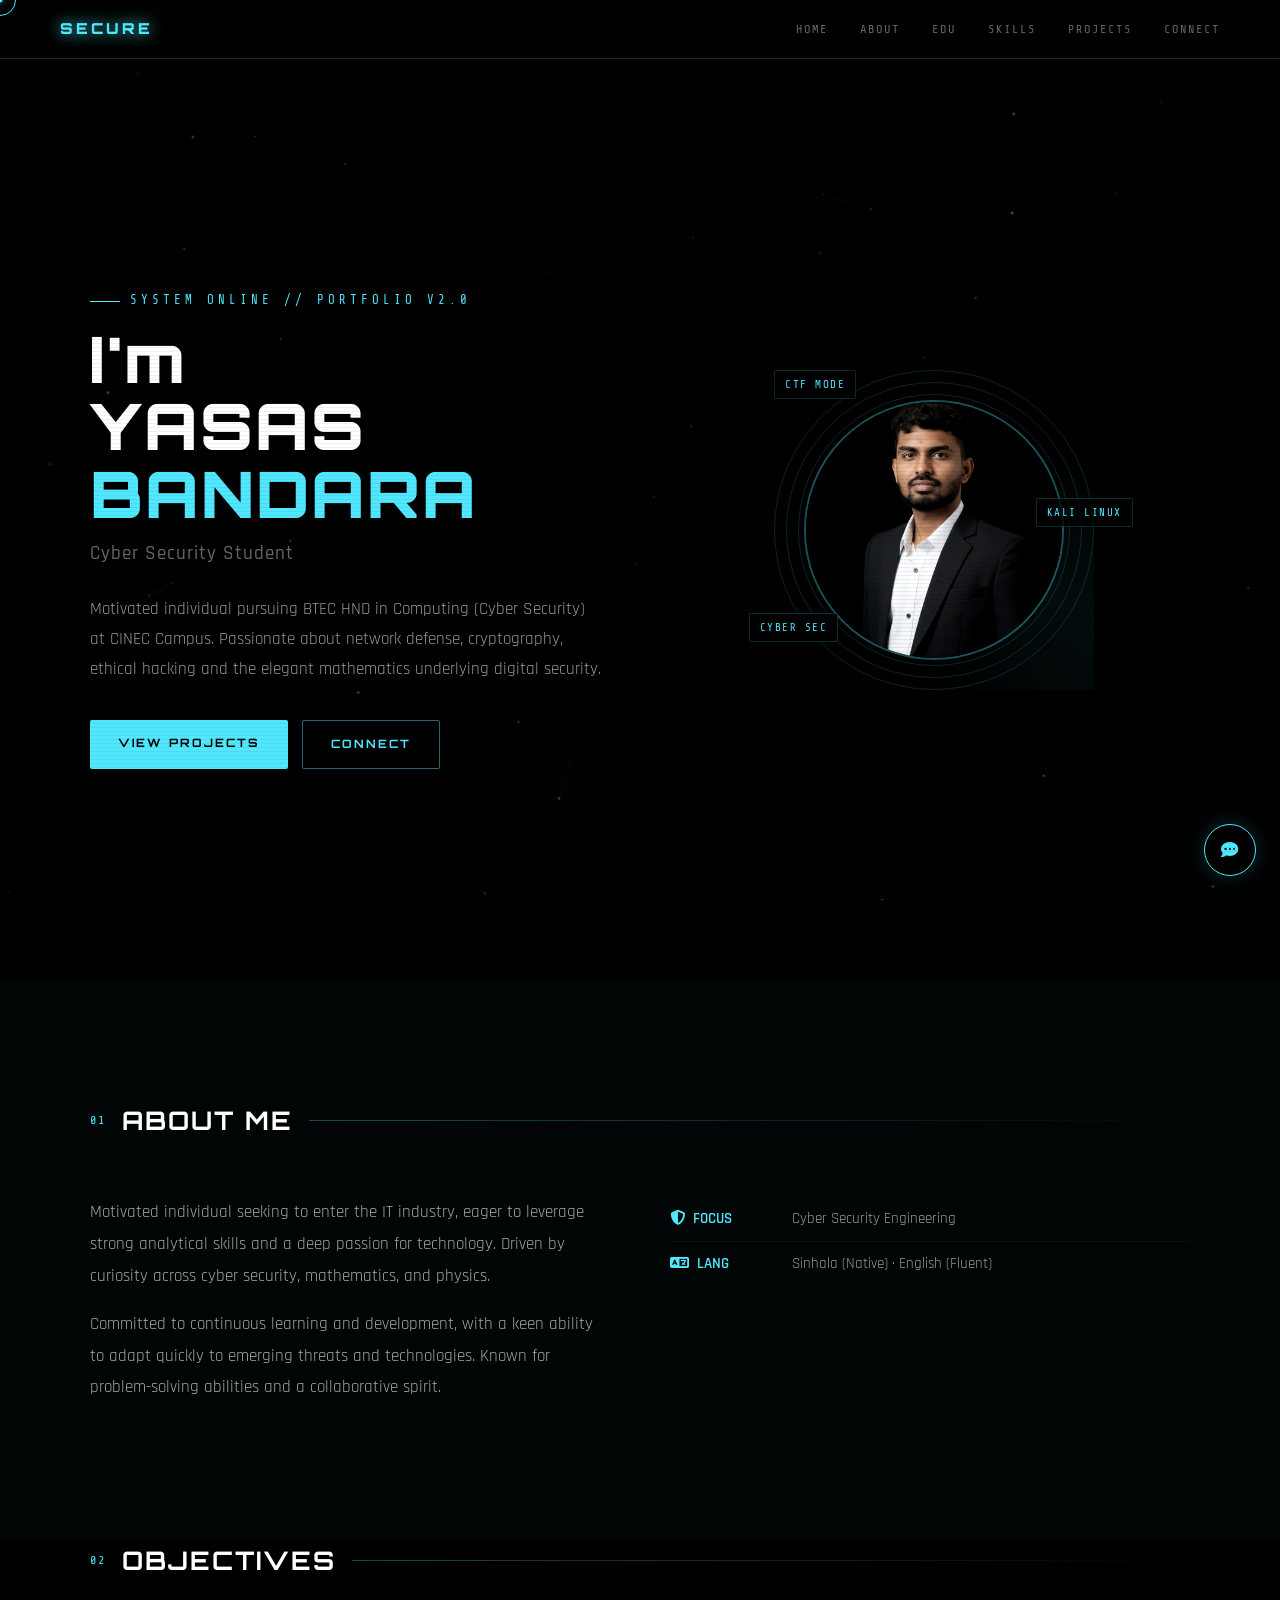
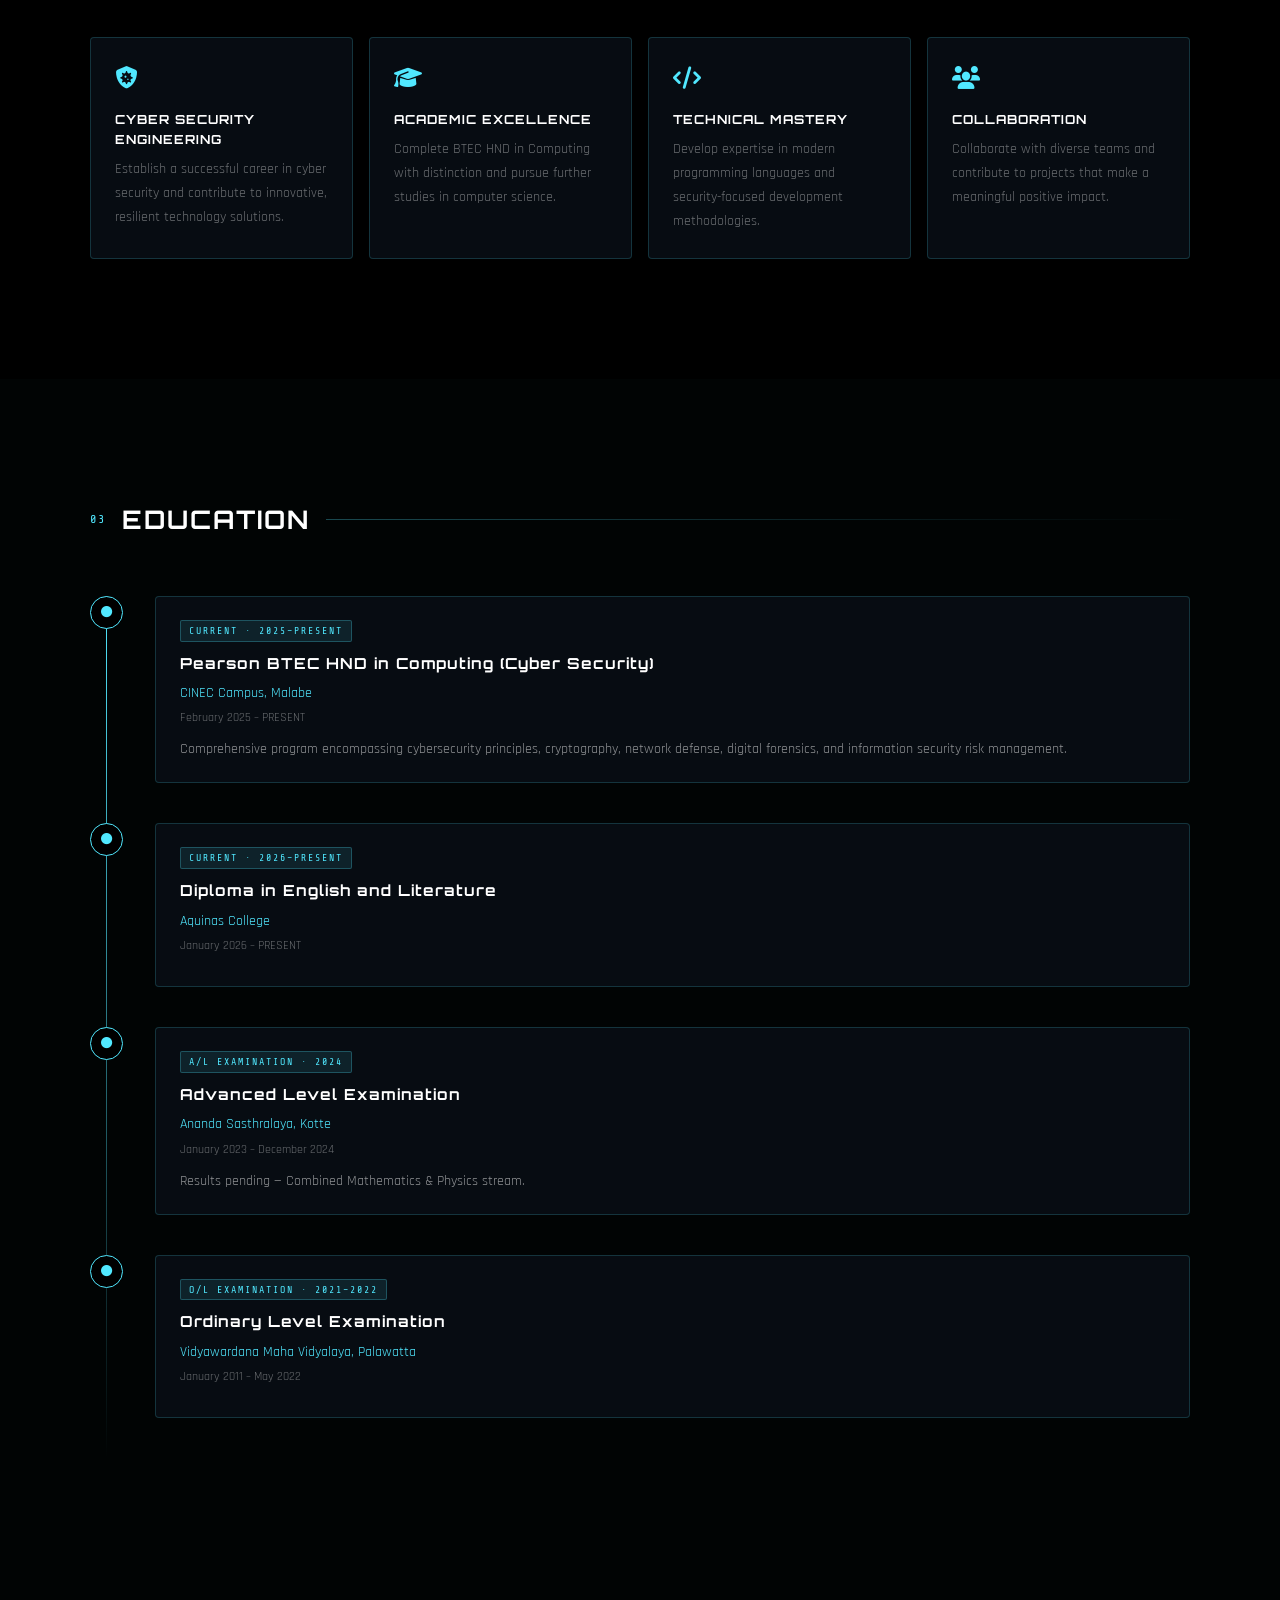
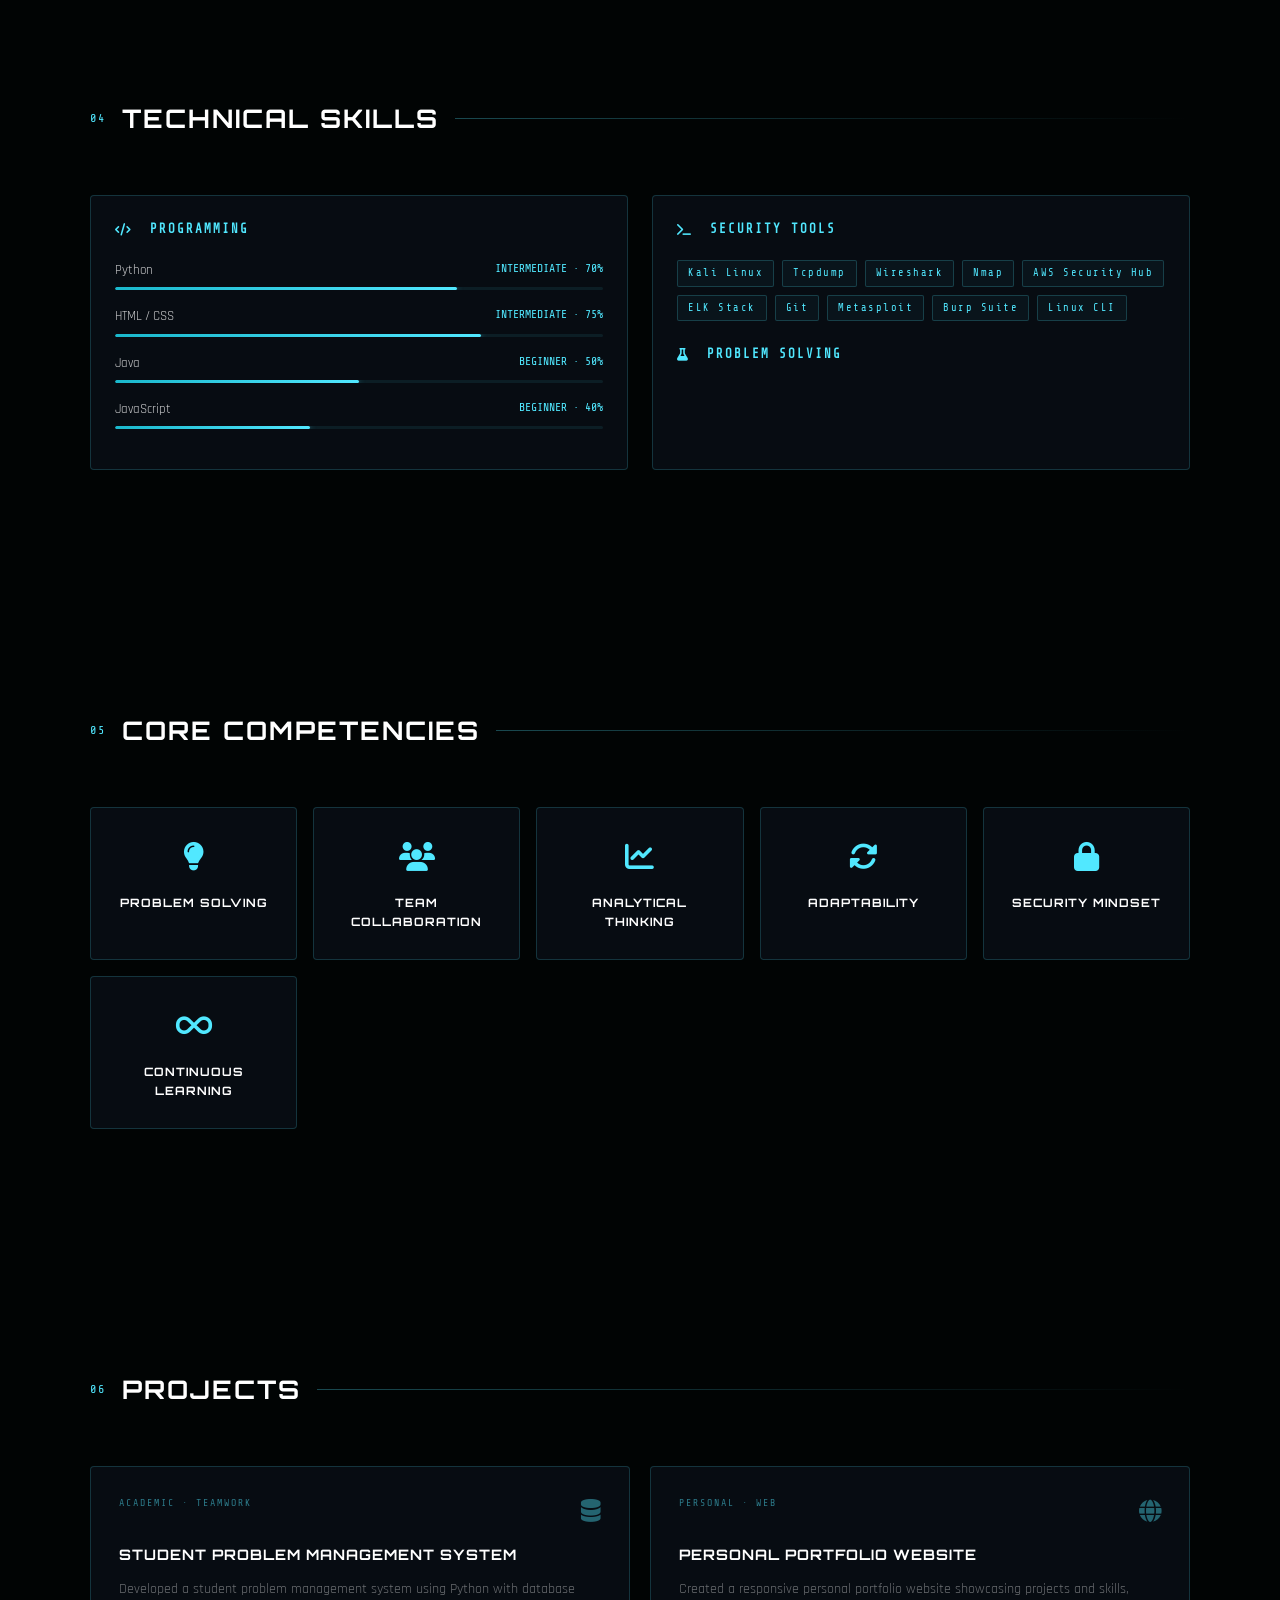
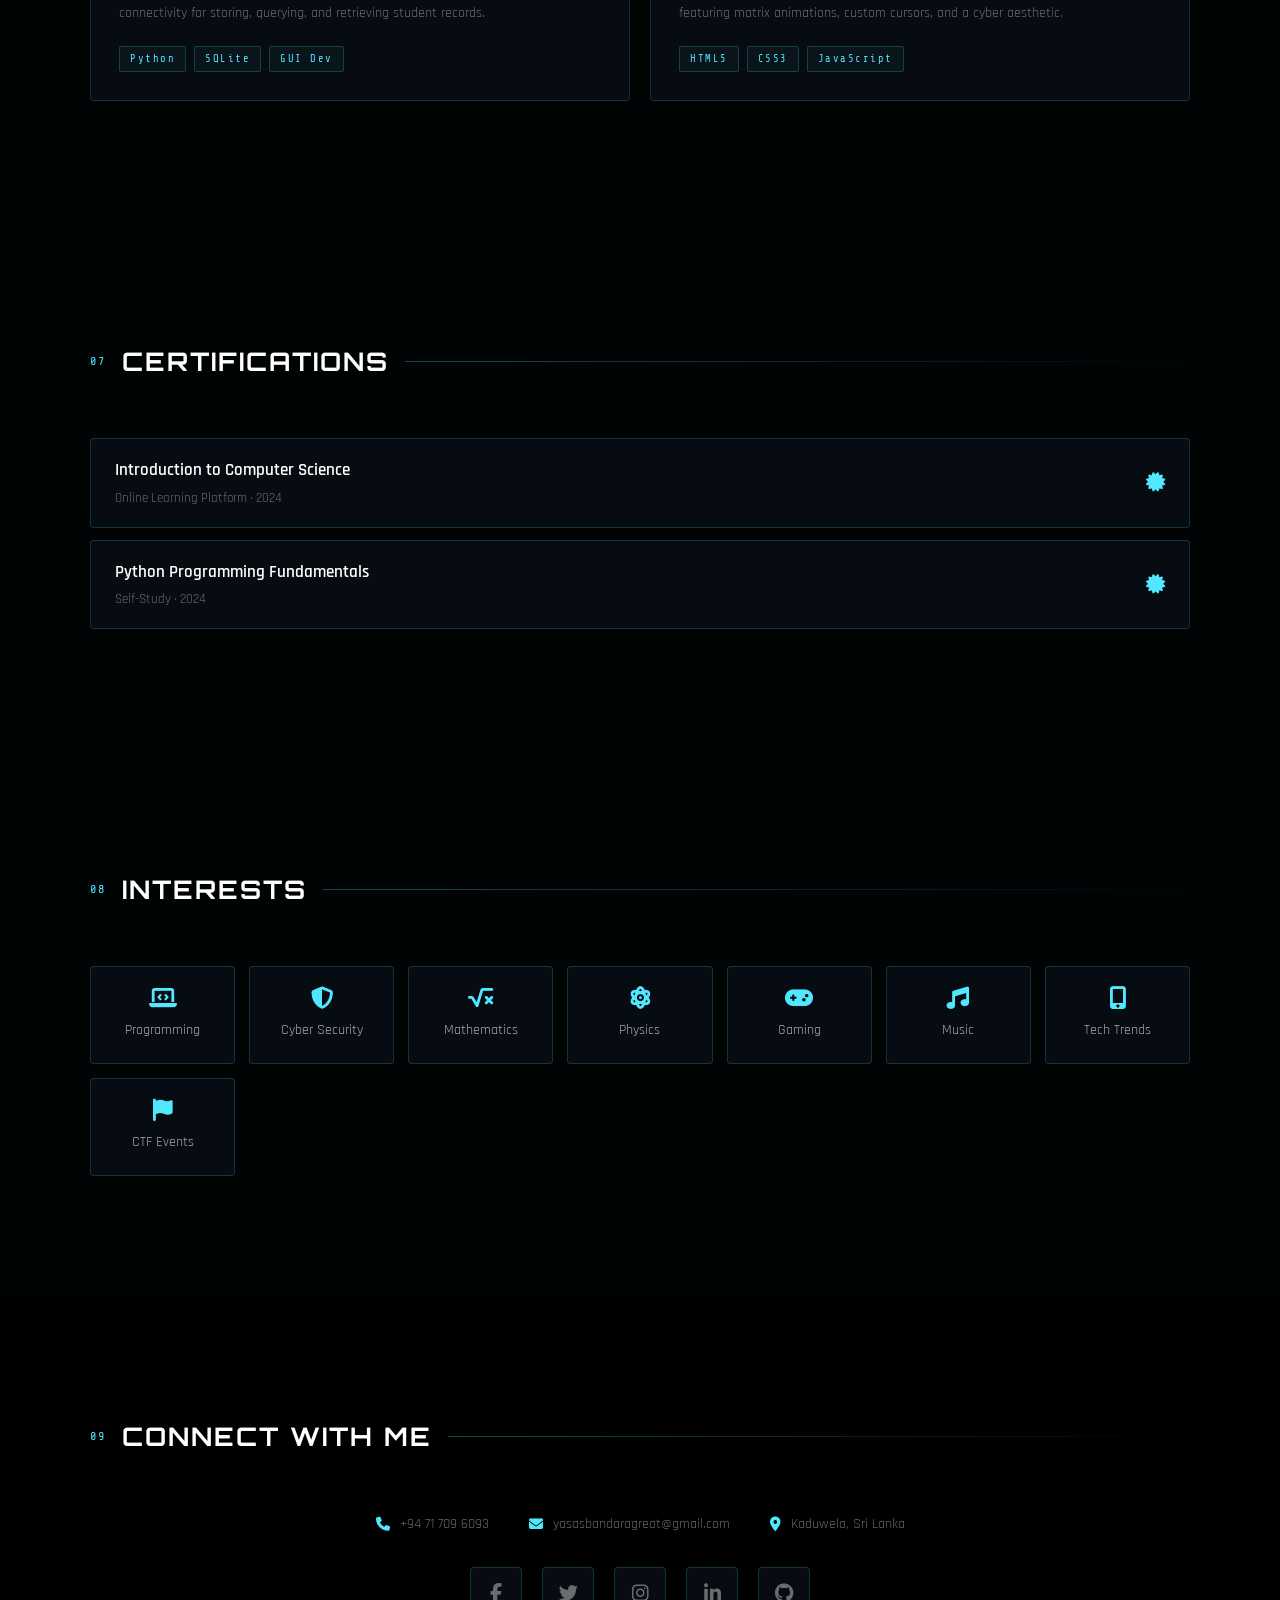
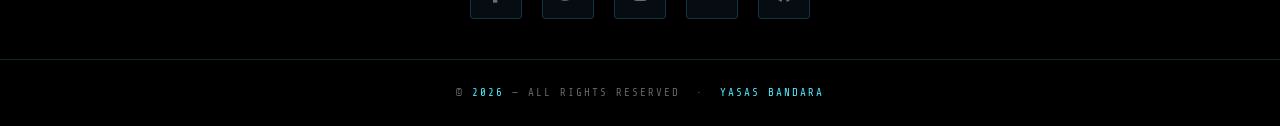
==== Profile.html @ 96eb7dd7 "Add files via upload" ====
<!DOCTYPE html>
<html lang="en">
<head>
  <meta charset="UTF-8">
  <meta name="viewport" content="width=device-width, initial-scale=1.0">
  <title>Yasas Bandara — Portfolio</title>
  <link href="https://fonts.googleapis.com/css2?family=Share+Tech+Mono&family=Orbitron:wght@400;700;900&family=Rajdhani:wght@300;400;500;600;700&display=swap" rel="stylesheet">
  <link rel="stylesheet" href="https://cdn.jsdelivr.net/npm/@fortawesome/fontawesome-free@6.4.0/css/all.min.css">
  <link rel="stylesheet" href="style_profile.css">
</head>
<body>

<!-- Cursors -->
<div id="cur-o"></div>
<div id="cur-i"></div>

<!-- BG canvas -->
<canvas id="bgCanvas"></canvas>

<!-- NAV -->
<nav>
  <div class="nav-logo">SECURE</div>
  <div class="ham" id="ham" onclick="toggleMenu()">
    <span></span><span></span><span></span>
  </div>
  <ul class="nav-links" id="navLinks">
    <li><a href="#hero">HOME</a></li>
    <li><a href="#about">ABOUT</a></li>
    <li><a href="#education">EDU</a></li>
    <li><a href="#skills">SKILLS</a></li>
    <li><a href="#projects">PROJECTS</a></li>
    <li><a href="#connect">CONNECT</a></li>
  </ul>
</nav>

<main>

<!-- ── HERO ── -->
<section id="hero">
  <div class="hero-inner">
    <div class="hero-text">
      <div class="hero-tag">SYSTEM ONLINE // PORTFOLIO V2.0</div>
      <h1 class="hero-name">I'm<br>YASAS<br><span>BANDARA</span></h1>
      <div class="hero-title">Cyber Security Student</div>
      <p class="hero-desc">
        Motivated individual pursuing BTEC HND in Computing (Cyber Security) at CINEC Campus.
        Passionate about network defense, cryptography, ethical hacking and the elegant mathematics underlying digital security.
      </p>
      <div class="hero-btns">
        <a href="#projects" class="btn-primary">VIEW PROJECTS</a>
        <a href="#connect" class="btn-outline">CONNECT</a>
      </div>
    </div>
    <div class="hero-visual">
      <div class="hex-wrap">
        <div class="hex-bg"></div>
        <div class="hex-ring"></div>
        <div class="hex-ring"></div>
        <div class="hex-ring"></div>
        <div class="avatar-hex">
          <img src="Gemini_Generated_Image_unk3enunk3enunk3.png" alt="Yasas Bandara">
          <div class="avatar-scan-line"></div>
        </div>
        <div class="float-tag">CYBER SEC</div>
        <div class="float-tag">KALI LINUX</div>
        <div class="float-tag">CTF MODE</div>
      </div>
    </div>
  </div>
</section>

<!-- ── ABOUT ── -->
<section id="about">
  <div class="section-inner">
    <div class="sec-head reveal">
      <span class="sec-num">01</span>
      <h2 class="sec-title">ABOUT ME</h2>
      <div class="sec-line"></div>
    </div>
    <div class="about-grid reveal">
      <div class="about-text">
        <p>Motivated individual seeking to enter the IT industry, eager to leverage strong analytical skills and a deep passion for technology. Driven by curiosity across cyber security, mathematics, and physics.</p>
        <p>Committed to continuous learning and development, with a keen ability to adapt quickly to emerging threats and technologies. Known for problem-solving abilities and a collaborative spirit.</p>
      </div>
      <div>
        <ul class="info-list">
          <li><span class="info-key"><i class="fas fa-shield-alt"></i> &nbsp;FOCUS</span><span class="info-val">Cyber Security Engineering</span></li>
          <li><span class="info-key"><i class="fas fa-language"></i> &nbsp;LANG</span><span class="info-val">Sinhala (Native) · English (Fluent)</span></li>
        </ul>
      </div>
    </div>
  </div>
</section>

<!-- ── OBJECTIVES ── -->
<section id="objectives" style="padding-top:0">
  <div class="section-inner">
    <div class="sec-head reveal">
      <span class="sec-num">02</span>
      <h2 class="sec-title">OBJECTIVES</h2>
      <div class="sec-line"></div>
    </div>
    <div class="obj-grid reveal">
      <div class="obj-card">
        <div class="obj-icon"><i class="fas fa-shield-virus"></i></div>
        <h3>CYBER SECURITY ENGINEERING</h3>
        <p>Establish a successful career in cyber security and contribute to innovative, resilient technology solutions.</p>
      </div>
      <div class="obj-card">
        <div class="obj-icon"><i class="fas fa-graduation-cap"></i></div>
        <h3>ACADEMIC EXCELLENCE</h3>
        <p>Complete BTEC HND in Computing with distinction and pursue further studies in computer science.</p>
      </div>
      <div class="obj-card">
        <div class="obj-icon"><i class="fas fa-code"></i></div>
        <h3>TECHNICAL MASTERY</h3>
        <p>Develop expertise in modern programming languages and security-focused development methodologies.</p>
      </div>
      <div class="obj-card">
        <div class="obj-icon"><i class="fas fa-users"></i></div>
        <h3>COLLABORATION</h3>
        <p>Collaborate with diverse teams and contribute to projects that make a meaningful positive impact.</p>
      </div>
    </div>
  </div>
</section>

<!-- ── EDUCATION ── -->
<section id="education">
  <div class="section-inner">
    <div class="sec-head reveal">
      <span class="sec-num">03</span>
      <h2 class="sec-title">EDUCATION</h2>
      <div class="sec-line"></div>
    </div>
    <div class="edu-timeline">

      <div class="edu-item reveal">
        <div class="edu-dot"><i class="fas fa-circle"></i></div>
        <div class="edu-card">
          <div class="edu-badge">CURRENT · 2025–PRESENT</div>
          <h3>Pearson BTEC HND in Computing (Cyber Security)</h3>
          <div class="edu-inst">CINEC Campus, Malabe</div>
          <div class="edu-date">February 2025 – PRESENT</div>
          <div class="edu-desc">Comprehensive program encompassing cybersecurity principles, cryptography, network defense, digital forensics, and information security risk management.</div>
        </div>
      </div>

      <div class="edu-item reveal">
        <div class="edu-dot"><i class="fas fa-circle"></i></div>
        <div class="edu-card">
          <div class="edu-badge">CURRENT · 2026–PRESENT</div>
          <h3>Diploma in English and Literature</h3>
          <div class="edu-inst">Aquinas College</div>
          <div class="edu-date">January 2026 – PRESENT</div>
        </div>
      </div>

      <div class="edu-item reveal">
        <div class="edu-dot"><i class="fas fa-circle"></i></div>
        <div class="edu-card">
          <div class="edu-badge">A/L EXAMINATION · 2024</div>
          <h3>Advanced Level Examination</h3>
          <div class="edu-inst">Ananda Sasthralaya, Kotte</div>
          <div class="edu-date">January 2023 – December 2024</div>
          <div class="edu-desc">Results pending — Combined Mathematics & Physics stream.</div>
        </div>
      </div>

      <div class="edu-item reveal">
        <div class="edu-dot"><i class="fas fa-circle"></i></div>
        <div class="edu-card">
          <div class="edu-badge">O/L EXAMINATION · 2021–2022</div>
          <h3>Ordinary Level Examination</h3>
          <div class="edu-inst">Vidyawardana Maha Vidyalaya, Palawatta</div>
          <div class="edu-date">January 2011 – May 2022</div>
        </div>
      </div>

    </div>
  </div>
</section>

<!-- ── SKILLS ── -->
<section id="skills" style="background:rgba(81,232,255,0.015)">
  <div class="section-inner">
    <div class="sec-head reveal">
      <span class="sec-num">04</span>
      <h2 class="sec-title">TECHNICAL SKILLS</h2>
      <div class="sec-line"></div>
    </div>
    <div class="skills-grid reveal">
      <div class="skill-box">
        <h3><i class="fas fa-code"></i> &nbsp;PROGRAMMING</h3>
        <div class="skill-row">
          <div class="skill-info"><span class="skill-name">Python</span><span class="skill-level">INTERMEDIATE · 70%</span></div>
          <div class="skill-track"><div class="skill-fill" data-w="70"></div></div>
        </div>
        <div class="skill-row">
          <div class="skill-info"><span class="skill-name">HTML / CSS</span><span class="skill-level">INTERMEDIATE · 75%</span></div>
          <div class="skill-track"><div class="skill-fill" data-w="75"></div></div>
        </div>
        <div class="skill-row">
          <div class="skill-info"><span class="skill-name">Java</span><span class="skill-level">BEGINNER · 50%</span></div>
          <div class="skill-track"><div class="skill-fill" data-w="50"></div></div>
        </div>
        <div class="skill-row">
          <div class="skill-info"><span class="skill-name">JavaScript</span><span class="skill-level">BEGINNER · 40%</span></div>
          <div class="skill-track"><div class="skill-fill" data-w="40"></div></div>
        </div>
      </div>
      <div class="skill-box">
        <h3><i class="fas fa-terminal"></i> &nbsp;SECURITY TOOLS</h3>
        <div class="tool-pills">
          <span class="pill">Kali Linux</span>
          <span class="pill">Tcpdump</span>
          <span class="pill">Wireshark</span>
          <span class="pill">Nmap</span>
          <span class="pill">AWS Security Hub</span>
          <span class="pill">ELK Stack</span>
          <span class="pill">Git</span>
          <span class="pill">Metasploit</span>
          <span class="pill">Burp Suite</span>
          <span class="pill">Linux CLI</span>
        </div>
        <h3 style="margin-top:24px"><i class="fas fa-flask"></i> &nbsp;PROBLEM SOLVING</h3>
      </div>
    </div>
  </div>
</section>

<!-- ── COMPETENCIES ── -->
<section id="competencies">
  <div class="section-inner">
    <div class="sec-head reveal">
      <span class="sec-num">05</span>
      <h2 class="sec-title">CORE COMPETENCIES</h2>
      <div class="sec-line"></div>
    </div>
    <div class="comp-grid reveal">
      <div class="comp-card">
        <div class="comp-icon"><i class="fas fa-lightbulb"></i></div>
        <h3>PROBLEM SOLVING</h3>
      </div>
      <div class="comp-card">
        <div class="comp-icon"><i class="fas fa-users"></i></div>
        <h3>TEAM COLLABORATION</h3>
      </div>
      <div class="comp-card">
        <div class="comp-icon"><i class="fas fa-chart-line"></i></div>
        <h3>ANALYTICAL THINKING</h3>
      </div>
      <div class="comp-card">
        <div class="comp-icon"><i class="fas fa-sync-alt"></i></div>
        <h3>ADAPTABILITY</h3>
      </div>
      <div class="comp-card">
        <div class="comp-icon"><i class="fas fa-lock"></i></div>
        <h3>SECURITY MINDSET</h3>
      </div>
      <div class="comp-card">
        <div class="comp-icon"><i class="fas fa-infinity"></i></div>
        <h3>CONTINUOUS LEARNING</h3>
      </div>
    </div>
  </div>
</section>

<!-- ── PROJECTS ── -->
<section id="projects" style="background:rgba(81,232,255,0.015)">
  <div class="section-inner">
    <div class="sec-head reveal">
      <span class="sec-num">06</span>
      <h2 class="sec-title">PROJECTS</h2>
      <div class="sec-line"></div>
    </div>
    <div class="proj-grid reveal">
      <div class="proj-card">
        <div class="proj-top">
          <span class="proj-type">ACADEMIC · TEAMWORK</span>
          <span class="proj-icon"><i class="fas fa-database"></i></span>
        </div>
        <h3>STUDENT PROBLEM MANAGEMENT SYSTEM</h3>
        <p class="proj-desc">Developed a student problem management system using Python with database connectivity for storing, querying, and retrieving student records.</p>
        <div class="tool-pills">
          <span class="pill">Python</span>
          <span class="pill">SQLite</span>
          <span class="pill">GUI Dev</span>
        </div>
      </div>
      <div class="proj-card">
        <div class="proj-top">
          <span class="proj-type">PERSONAL · WEB</span>
          <span class="proj-icon"><i class="fas fa-globe"></i></span>
        </div>
        <h3>PERSONAL PORTFOLIO WEBSITE</h3>
        <p class="proj-desc">Created a responsive personal portfolio website showcasing projects and skills, featuring matrix animations, custom cursors, and a cyber aesthetic.</p>
        <div class="tool-pills">
          <span class="pill">HTML5</span>
          <span class="pill">CSS3</span>
          <span class="pill">JavaScript</span>
        </div>
      </div>
    </div>
  </div>
</section>

<!-- ── CERTIFICATIONS ── -->
<section id="certifications">
  <div class="section-inner">
    <div class="sec-head reveal">
      <span class="sec-num">07</span>
      <h2 class="sec-title">CERTIFICATIONS</h2>
      <div class="sec-line"></div>
    </div>
    <div class="cert-list reveal">
      <div class="cert-item">
        <div class="cert-info">
          <h3>Introduction to Computer Science</h3>
          <p>Online Learning Platform · 2024</p>
        </div>
        <i class="fas fa-certificate cert-icon"></i>
      </div>
      <div class="cert-item">
        <div class="cert-info">
          <h3>Python Programming Fundamentals</h3>
          <p>Self-Study · 2024</p>
        </div>
        <i class="fas fa-certificate cert-icon"></i>
      </div>
    </div>
  </div>
</section>

<!-- ── INTERESTS ── -->
<section id="interests">
  <div class="section-inner">
    <div class="sec-head reveal">
      <span class="sec-num">08</span>
      <h2 class="sec-title">INTERESTS</h2>
      <div class="sec-line"></div>
    </div>
    <div class="int-grid reveal">
      <div class="int-card"><i class="fas fa-laptop-code"></i><span>Programming</span></div>
      <div class="int-card"><i class="fas fa-shield-alt"></i><span>Cyber Security</span></div>
      <div class="int-card"><i class="fas fa-square-root-alt"></i><span>Mathematics</span></div>
      <div class="int-card"><i class="fas fa-atom"></i><span>Physics</span></div>
      <div class="int-card"><i class="fas fa-gamepad"></i><span>Gaming</span></div>
      <div class="int-card"><i class="fas fa-music"></i><span>Music</span></div>
      <div class="int-card"><i class="fas fa-mobile-alt"></i><span>Tech Trends</span></div>
      <div class="int-card"><i class="fas fa-flag"></i><span>CTF Events</span></div>
    </div>
  </div>
</section>

<!-- ── CONNECT ── -->
<section id="connect">
  <div class="section-inner">
    <div class="sec-head reveal" style="justify-content:center">
      <span class="sec-num">09</span>
      <h2 class="sec-title">CONNECT WITH ME</h2>
      <div class="sec-line"></div>
    </div>
    <div class="contact-info reveal">
      <div class="contact-item"><i class="fas fa-phone"></i> +94 71 709 6093</div>
      <div class="contact-item"><i class="fas fa-envelope"></i> yasasbandaragreat@gmail.com</div>
      <div class="contact-item"><i class="fas fa-map-marker-alt"></i> Kaduwela, Sri Lanka</div>
    </div>
    <div class="social-row reveal">
      <a href="https://facebook.com/ft.Y.xhQn" class="social-link" target="_blank"><i class="fab fa-facebook-f"></i></a>
      <a href="https://twitter.com/Yasas_05" class="social-link" target="_blank"><i class="fab fa-twitter"></i></a>
      <a href="https://instagram.com/_yasas._/" class="social-link" target="_blank"><i class="fab fa-instagram"></i></a>
      <a href="https://linkedin.com/in/yohan-yasas-a61885256" class="social-link" target="_blank"><i class="fab fa-linkedin-in"></i></a>
      <a href="https://github.com/yasasbandara-creator" class="social-link" target="_blank"><i class="fab fa-github"></i></a>
    </div>
  </div>
</section>

</main>

<!-- ── FOOTER ── -->
<footer>
  <p>© <span id="yr"></span> — ALL RIGHTS RESERVED &nbsp;·&nbsp; <span>YASAS BANDARA</span></p>
</footer>

<!-- Floating Contact -->
<button id="contactBtn" title="Contact Me"><i class="fas fa-comment-dots"></i></button>
<div id="contactPopup">
  <h3>// CONTACT ME</h3>
  <form id="contactForm" action="https://formspree.io/f/maqnvrjv" method="POST">
    <input type="text" name="website" style="display:none" tabindex="-1" autocomplete="off">
    <input type="text" name="name" placeholder="Your Name" required>
    <input type="email" name="email" placeholder="Your Email" required>
    <textarea name="message" placeholder="Your Message" required></textarea>
    <div class="popup-row">
      <button type="submit" class="send">SEND</button>
      <button type="button" class="close-btn" onclick="toggleContact()">CLOSE</button>
    </div>
  </form>
</div>

<div id="backTop" onclick="window.scrollTo({top:0,behavior:'smooth'})"><i class="fas fa-chevron-up"></i></div>

<script src="script_profile.js"></script>
</body>
</html>
---- style_profile.css ----
:root {
      --cyan: #51e8ff;
      --cyan2: #1ab8cc;
      --white: #ffffff;
      --black: #000000;
      --dark: #05080b;
      --card: rgba(8,14,20,0.92);
      --border: rgba(81,232,255,0.18);
      --border-bright: rgba(81,232,255,0.45);
      --text: rgba(255,255,255,0.85);
      --muted: rgba(255,255,255,0.4);
      --cyan-glow: rgba(81,232,255,0.4);
    }

    *, *::before, *::after { margin:0; padding:0; box-sizing:border-box; }

    html { scroll-behavior: smooth; }

    body {
      background: var(--black);
      color: var(--text);
      font-family: 'Rajdhani', sans-serif;
      font-weight: 400;
      line-height: 1.6;
      cursor: none;
      overflow-x: hidden;
    }

    /* ── CURSOR ── */
    #cur-o, #cur-i {
      position: fixed; border-radius: 50%;
      pointer-events: none; z-index: 99999;
      transform: translate(-50%,-50%);
    }
    #cur-o {
      width: 32px; height: 32px;
      border: 1.5px solid var(--cyan);
      transition: width .2s, height .2s, transform .1s;
      mix-blend-mode: screen;
    }
    #cur-i {
      width: 5px; height: 5px;
      background: var(--cyan);
      box-shadow: 0 0 8px var(--cyan);
      transition: transform .04s;
    }

    /* ── SCANLINES ── */
    body::after {
      content: '';
      position: fixed; inset: 0; z-index: 9000; pointer-events: none;
      background: repeating-linear-gradient(
        to bottom, transparent 0, transparent 3px,
        rgba(0,0,0,0.06) 3px, rgba(0,0,0,0.06) 4px
      );
    }

    /* ── BG particle canvas ── */
    #bgCanvas {
      position: fixed; inset: 0; z-index: 0; pointer-events: none;
    }

    /* ── NAV ── */
    nav {
      position: fixed; top: 0; left: 0; right: 0; z-index: 500;
      display: flex; justify-content: space-between; align-items: center;
      padding: 16px clamp(20px, 5vw, 60px);
      background: rgba(0,0,0,0.7);
      backdrop-filter: blur(20px);
      border-bottom: 1px solid var(--border);
    }
    .nav-logo {
      font-family: 'Orbitron', monospace;
      font-size: clamp(.75rem, 2vw, .95rem);
      font-weight: 900; color: var(--cyan);
      letter-spacing: 3px;
      text-shadow: 0 0 15px var(--cyan);
    }
    .nav-links {
      display: flex; gap: clamp(14px, 3vw, 32px); list-style: none;
    }
    .nav-links a {
      font-family: 'Share Tech Mono', monospace;
      font-size: clamp(.6rem, 1.5vw, .75rem);
      color: var(--muted); text-decoration: none;
      letter-spacing: 2px; text-transform: uppercase;
      transition: color .2s;
      padding: 4px 0;
      position: relative;
    }
    .nav-links a::after {
      content: ''; position: absolute; bottom: 0; left: 0; width: 0; height: 1px;
      background: var(--cyan); transition: width .25s;
    }
    .nav-links a:hover { color: var(--cyan); }
    .nav-links a:hover::after { width: 100%; }

    /* Hamburger for mobile */
    .ham { display: none; flex-direction: column; gap: 5px; cursor: none; z-index: 600; }
    .ham span { display: block; width: 24px; height: 2px; background: var(--cyan); transition: .3s; }
    .ham.open span:nth-child(1){ transform: rotate(45deg) translate(5px,5px); }
    .ham.open span:nth-child(2){ opacity:0; }
    .ham.open span:nth-child(3){ transform: rotate(-45deg) translate(5px,-5px); }

    @media(max-width:640px){
      .ham { display: flex; }
      .nav-links {
        position: fixed; top: 0; right: -100%; bottom: 0; width: 220px;
        flex-direction: column; gap: 30px;
        background: rgba(0,0,0,0.96);
        border-left: 1px solid var(--border);
        padding: 80px 30px 30px;
        transition: right .3s ease;
      }
      .nav-links.open { right: 0; }
      .nav-links a { font-size: .85rem; }
    }

    /* ── MAIN CONTENT ── */
    main { position: relative; z-index: 1; padding-top: 80px; }

    /* ── HERO ── */
    #hero {
      min-height: 100vh;
      display: flex; align-items: center;
      padding: clamp(40px,8vw,100px) clamp(20px,6vw,80px);
    }
    .hero-inner {
      max-width: 1100px; width: 100%;
      margin: 0 auto;
      display: grid;
      grid-template-columns: 1fr 1fr;
      gap: clamp(30px, 6vw, 80px);
      align-items: center;
    }
    @media(max-width:700px){
      .hero-inner { grid-template-columns: 1fr; text-align: center; }
      .hero-visual { order: -1; }
    }

    .hero-tag {
      font-family: 'Share Tech Mono', monospace;
      font-size: clamp(.65rem, 1.5vw, .78rem);
      color: var(--cyan); letter-spacing: 4px;
      margin-bottom: 14px;
      display: flex; align-items: center; gap: 10px;
    }
    @media(max-width:700px){ .hero-tag { justify-content: center; } }
    .hero-tag::before {
      content: ''; width: 30px; height: 1px; background: var(--cyan);
    }
    @media(max-width:700px){ .hero-tag::before { display:none; } }

    .hero-name {
      font-family: 'Orbitron', monospace;
      font-size: clamp(2rem, 6vw, 4rem);
      font-weight: 900; color: var(--white);
      line-height: 1.05; letter-spacing: 2px;
      margin-bottom: 12px;
    }
    .hero-name span { color: var(--cyan); }

    .hero-title {
      font-size: clamp(.9rem, 2.5vw, 1.2rem);
      color: var(--muted); letter-spacing: 1px;
      margin-bottom: 24px; font-weight: 500;
    }

    .hero-desc {
      font-size: clamp(.9rem, 2vw, 1.05rem);
      color: rgba(255,255,255,0.6); line-height: 1.8;
      margin-bottom: 36px;
    }

    .hero-btns {
      display: flex; gap: 14px; flex-wrap: wrap;
    }
    @media(max-width:700px){ .hero-btns { justify-content: center; } }

    .btn-primary {
      font-family: 'Orbitron', monospace;
      font-size: clamp(.6rem, 1.5vw, .72rem);
      font-weight: 700; letter-spacing: 2px;
      color: var(--black); background: var(--cyan);
      border: none; border-radius: 2px;
      padding: 14px 28px; cursor: none;
      transition: box-shadow .3s, transform .2s;
      text-transform: uppercase; text-decoration: none;
    }
    .btn-primary:hover {
      box-shadow: 0 0 25px var(--cyan-glow), 0 0 50px rgba(81,232,255,0.15);
      transform: translateY(-2px);
    }

    .btn-outline {
      font-family: 'Orbitron', monospace;
      font-size: clamp(.6rem, 1.5vw, .72rem);
      font-weight: 700; letter-spacing: 2px;
      color: var(--cyan); background: transparent;
      border: 1px solid var(--border-bright); border-radius: 2px;
      padding: 14px 28px; cursor: none;
      transition: background .25s, box-shadow .3s, transform .2s;
      text-transform: uppercase; text-decoration: none;
    }
    .btn-outline:hover {
      background: rgba(81,232,255,0.07);
      box-shadow: 0 0 20px rgba(81,232,255,0.1);
      transform: translateY(-2px);
    }

    /* Hero visual */
    .hero-visual { display: flex; justify-content: center; align-items: center; }
    .hex-wrap {
      position: relative; width: clamp(200px, 35vw, 320px);
      height: clamp(200px, 35vw, 320px);
    }
    .hex-bg {
      position: absolute; inset: 0;
      background: conic-gradient(from 0deg, transparent 60deg, rgba(81,232,255,0.05) 120deg, transparent 180deg);
      animation: rotateSlow 20s linear infinite;
    }
    @keyframes rotateSlow { to{ transform: rotate(360deg); } }

    .hex-ring {
      position: absolute; inset: 0;
      border: 1px solid rgba(81,232,255,0.15); border-radius: 50%;
    }
    .hex-ring:nth-child(2){ inset: 12px; animation: pulsRing 3s ease-in-out infinite; }
    .hex-ring:nth-child(3){ inset: 24px; animation: pulsRing 3s ease-in-out infinite .5s; }
    @keyframes pulsRing {
      0%,100%{ border-color: rgba(81,232,255,0.1); }
      50%     { border-color: rgba(81,232,255,0.4); }
    }

    .avatar-hex {
      position: absolute; inset: 30px; border-radius: 50%; overflow: hidden;
      border: 2px solid rgba(81,232,255,0.35);
    }
    .avatar-hex img {
      width: 100%; height: 100%; object-fit: cover;
      filter: saturate(0.7) contrast(1.1);
    }
    .avatar-scan-line {
      position: absolute; inset: 0; overflow: hidden; pointer-events: none; border-radius: 50%;
    }
    .avatar-scan-line::after {
      content: ''; position: absolute; width: 100%; height: 2px;
      background: linear-gradient(90deg, transparent, var(--cyan), transparent);
      top: -2px; animation: scan 2.5s ease-in-out infinite; opacity: 0.5;
    }
    @keyframes scan { 0%{top:-2px} 100%{top:102%} }

    /* floating tags */
    .float-tag {
      position: absolute;
      font-family: 'Share Tech Mono', monospace;
      font-size: clamp(.55rem, 1.2vw, .68rem);
      color: var(--cyan);
      background: rgba(0,0,0,0.7);
      border: 1px solid var(--border);
      padding: 5px 10px; border-radius: 2px;
      letter-spacing: 1.5px;
      animation: floatY 4s ease-in-out infinite;
    }
    .float-tag:nth-child(5){ top: 5%; right: -5%; animation-delay: 0s; }
    .float-tag:nth-child(6){ bottom: 15%; left: -8%; animation-delay: 1.5s; }
    .float-tag:nth-child(7){ top: 40%; right: -12%; animation-delay: .8s; }
    @keyframes floatY {
      0%,100%{ transform: translateY(0); }
      50%     { transform: translateY(-8px); }
    }
    @media(max-width:700px){
      .float-tag { display: none; }
    }

    /* ── SECTION WRAPPER ── */
    section { padding: clamp(60px,10vw,120px) clamp(20px,6vw,80px); }
    .section-inner { max-width: 1100px; margin: 0 auto; }

    .sec-head {
      display: flex; align-items: center; gap: 16px;
      margin-bottom: clamp(30px, 5vw, 56px);
    }
    .sec-num {
      font-family: 'Share Tech Mono', monospace;
      font-size: .75rem; color: var(--cyan); letter-spacing: 2px;
    }
    .sec-title {
      font-family: 'Orbitron', monospace;
      font-size: clamp(1.1rem, 3vw, 1.6rem);
      font-weight: 700; color: var(--white); letter-spacing: 2px;
    }
    .sec-line {
      flex: 1; height: 1px;
      background: linear-gradient(90deg, rgba(81,232,255,0.3), transparent);
    }

    /* ── ABOUT ── */
    #about { background: rgba(81,232,255,0.02); }
    .about-grid {
      display: grid; grid-template-columns: 1fr 1fr;
      gap: clamp(24px, 5vw, 60px);
    }
    @media(max-width:680px){ .about-grid { grid-template-columns: 1fr; } }

    .about-text {
      font-size: clamp(.9rem, 2vw, 1.05rem);
      color: rgba(255,255,255,0.65); line-height: 1.9;
    }
    .about-text p { margin-bottom: 16px; }

    .info-list { list-style: none; }
    .info-list li {
      display: flex; gap: 12px;
      padding: 10px 0; border-bottom: 1px solid rgba(81,232,255,0.06);
      font-size: clamp(.8rem, 2vw, .95rem);
    }
    .info-list li:last-child { border-bottom: none; }
    .info-key { color: var(--cyan); width: 110px; flex-shrink: 0; font-weight: 600; }
    .info-val { color: rgba(255,255,255,0.6); }

    /* ── OBJECTIVES ── */
    .obj-grid {
      display: grid; grid-template-columns: repeat(auto-fit, minmax(240px,1fr));
      gap: 16px;
    }
    .obj-card {
      background: var(--card);
      border: 1px solid var(--border); border-radius: 4px;
      padding: 24px; position: relative; overflow: hidden;
      transition: border-color .3s, transform .3s;
    }
    .obj-card::before {
      content: ''; position: absolute; top: 0; left: 0;
      width: 3px; height: 100%; background: var(--cyan);
      transform: scaleY(0); transform-origin: top;
      transition: transform .3s;
    }
    .obj-card:hover { border-color: rgba(81,232,255,0.4); transform: translateY(-4px); }
    .obj-card:hover::before { transform: scaleY(1); }
    .obj-icon {
      font-size: 1.4rem; color: var(--cyan); margin-bottom: 12px;
    }
    .obj-card h3 {
      font-family: 'Orbitron', monospace;
      font-size: clamp(.65rem, 1.5vw, .78rem);
      color: var(--white); letter-spacing: 1px; margin-bottom: 8px;
    }
    .obj-card p { font-size: .88rem; color: var(--muted); line-height: 1.7; }

    /* ── EDUCATION ── */
    #education { background: rgba(81,232,255,0.015); }
    .edu-timeline { position: relative; }
    .edu-timeline::before {
      content: ''; position: absolute; left: 16px; top: 0; bottom: 0;
      width: 1px; background: linear-gradient(to bottom, var(--cyan), transparent);
    }
    .edu-item {
      display: flex; gap: 32px;
      padding: 0 0 40px 0; position: relative;
    }
    .edu-dot {
      flex-shrink: 0; width: 33px; height: 33px;
      border: 1.5px solid var(--cyan); border-radius: 50%;
      background: var(--black); display: flex; align-items: center; justify-content: center;
      z-index: 1; position: relative;
    }
    .edu-dot i { font-size: .7rem; color: var(--cyan); }

    .edu-card {
      flex: 1; background: var(--card); border: 1px solid var(--border);
      border-radius: 4px; padding: 20px 24px;
      transition: border-color .3s;
    }
    .edu-card:hover { border-color: rgba(81,232,255,0.4); }
    .edu-badge {
      display: inline-block;
      font-family: 'Share Tech Mono', monospace;
      font-size: .62rem; letter-spacing: 2px;
      color: var(--cyan); background: rgba(81,232,255,0.1);
      border: 1px solid rgba(81,232,255,0.25); border-radius: 2px;
      padding: 2px 8px; margin-bottom: 10px;
    }
    .edu-card h3 {
      font-family: 'Orbitron', monospace;
      font-size: clamp(.75rem, 2vw, .95rem);
      color: var(--white); letter-spacing: 1px; margin-bottom: 6px;
    }
    .edu-inst { font-size: .88rem; color: var(--cyan); margin-bottom: 4px; }
    .edu-date { font-size: .78rem; color: var(--muted); margin-bottom: 10px; }
    .edu-desc { font-size: .88rem; color: rgba(255,255,255,0.55); line-height: 1.7; }

    /* ── SKILLS ── */
    .skills-grid {
      display: grid; grid-template-columns: repeat(auto-fit, minmax(300px,1fr));
      gap: 24px;
    }
    .skill-box {
      background: var(--card); border: 1px solid var(--border);
      border-radius: 4px; padding: 24px;
    }
    .skill-box h3 {
      font-family: 'Share Tech Mono', monospace;
      font-size: .78rem; color: var(--cyan);
      letter-spacing: 2px; margin-bottom: 20px;
      display: flex; align-items: center; gap: 8px;
    }
    .skill-row { margin-bottom: 16px; }
    .skill-info {
      display: flex; justify-content: space-between;
      font-size: .83rem; margin-bottom: 6px;
    }
    .skill-name { color: rgba(255,255,255,0.8); }
    .skill-level { color: var(--cyan); font-family: 'Share Tech Mono', monospace; font-size: .72rem; }
    .skill-track {
      height: 3px; background: rgba(81,232,255,0.08);
      border-radius: 2px; overflow: hidden;
    }
    .skill-fill {
      height: 100%; border-radius: 2px;
      background: linear-gradient(90deg, var(--cyan2), var(--cyan));
      box-shadow: 0 0 6px rgba(81,232,255,0.5);
      width: 0%; transition: width 1.2s cubic-bezier(.23,1,.32,1);
    }

    /* Tool pills */
    .tool-pills { display: flex; flex-wrap: wrap; gap: 8px; margin-top: 8px; }
    .pill {
      font-family: 'Share Tech Mono', monospace; font-size: .65rem;
      color: var(--cyan); letter-spacing: 1.5px;
      border: 1px solid rgba(81,232,255,0.2); border-radius: 2px;
      padding: 4px 10px;
      background: rgba(81,232,255,0.04);
      transition: background .2s, border-color .2s;
    }
    .pill:hover { background: rgba(81,232,255,0.1); border-color: rgba(81,232,255,0.5); }

    /* ── COMPETENCIES ── */
    #competencies { background: rgba(81,232,255,0.015); }
    .comp-grid {
      display: grid; grid-template-columns: repeat(auto-fit, minmax(180px,1fr));
      gap: 16px;
    }
    .comp-card {
      background: var(--card); border: 1px solid var(--border);
      border-radius: 4px; padding: 28px 20px; text-align: center;
      transition: border-color .3s, transform .3s;
      position: relative; overflow: hidden;
    }
    .comp-card::after {
      content: ''; position: absolute; inset: 0;
      background: radial-gradient(circle at center, rgba(81,232,255,0.04), transparent);
      opacity: 0; transition: opacity .3s;
    }
    .comp-card:hover { border-color: rgba(81,232,255,0.45); transform: translateY(-4px); }
    .comp-card:hover::after { opacity: 1; }
    .comp-icon { font-size: 1.8rem; color: var(--cyan); margin-bottom: 12px; }
    .comp-card h3 {
      font-family: 'Orbitron', monospace;
      font-size: clamp(.6rem, 1.5vw, .72rem);
      color: var(--white); letter-spacing: 1px;
    }

    /* ── PROJECTS ── */
    .proj-grid {
      display: grid; grid-template-columns: repeat(auto-fit, minmax(300px,1fr));
      gap: 20px;
    }
    .proj-card {
      background: var(--card); border: 1px solid var(--border);
      border-radius: 4px; padding: 28px;
      transition: border-color .3s, transform .3s;
      display: flex; flex-direction: column; gap: 12px;
      position: relative; overflow: hidden;
    }
    .proj-card::before {
      content: ''; position: absolute; top: 0; left: 0; right: 0; height: 2px;
      background: linear-gradient(90deg, transparent, var(--cyan), transparent);
      transform: scaleX(0); transition: transform .4s;
    }
    .proj-card:hover { border-color: rgba(81,232,255,0.4); transform: translateY(-4px); }
    .proj-card:hover::before { transform: scaleX(1); }
    .proj-top {
      display: flex; justify-content: space-between; align-items: flex-start;
    }
    .proj-type {
      font-family: 'Share Tech Mono', monospace; font-size: .62rem;
      color: rgba(81,232,255,0.5); letter-spacing: 2px;
    }
    .proj-icon { font-size: 1.4rem; color: rgba(81,232,255,0.4); }
    .proj-card h3 {
      font-family: 'Orbitron', monospace;
      font-size: clamp(.75rem, 2vw, .9rem);
      color: var(--white); letter-spacing: 1px;
    }
    .proj-desc { font-size: .88rem; color: var(--muted); line-height: 1.7; }

    /* ── CERTS ── */
    #certifications { background: rgba(81,232,255,0.015); }
    .cert-list { display: flex; flex-direction: column; gap: 12px; }
    .cert-item {
      background: var(--card); border: 1px solid var(--border);
      border-radius: 4px; padding: 18px 24px;
      display: flex; justify-content: space-between; align-items: center;
      gap: 16px; transition: border-color .3s;
    }
    .cert-item:hover { border-color: rgba(81,232,255,0.4); }
    .cert-info { flex: 1; }
    .cert-info h3 {
      font-family: 'Rajdhani', sans-serif; font-size: clamp(.9rem, 2vw, 1.05rem);
      font-weight: 600; color: var(--white); margin-bottom: 4px;
    }
    .cert-info p { font-size: .8rem; color: var(--muted); }
    .cert-icon { color: var(--cyan); font-size: 1.2rem; flex-shrink: 0; }

    /* ── LANGUAGES ── */
    .lang-grid { display: flex; flex-wrap: wrap; gap: 14px; }
    .lang-card {
      background: var(--card); border: 1px solid var(--border);
      border-radius: 4px; padding: 18px 28px;
      display: flex; align-items: center; gap: 14px;
      transition: border-color .3s;
    }
    .lang-card:hover { border-color: rgba(81,232,255,0.4); }
    .lang-card i { font-size: 1rem; color: var(--cyan); }
    .lang-name {
      font-size: 1rem; font-weight: 600; color: var(--white);
    }
    .lang-level {
      font-family: 'Share Tech Mono', monospace; font-size: .65rem;
      color: var(--cyan); letter-spacing: 2px;
      background: rgba(81,232,255,0.08); border: 1px solid rgba(81,232,255,0.2);
      padding: 2px 8px; border-radius: 2px;
    }

    /* ── INTERESTS ── */
    #interests { background: rgba(81,232,255,0.015); }
    .int-grid {
      display: grid; grid-template-columns: repeat(auto-fit, minmax(140px,1fr));
      gap: 14px;
    }
    .int-card {
      background: var(--card); border: 1px solid var(--border);
      border-radius: 4px; padding: 20px 14px; text-align: center;
      transition: border-color .3s, transform .3s;
    }
    .int-card:hover { border-color: rgba(81,232,255,0.4); transform: translateY(-3px); }
    .int-card i { font-size: 1.4rem; color: var(--cyan); margin-bottom: 8px; display: block; }
    .int-card span { font-size: .85rem; color: rgba(255,255,255,0.65); }

    /* ── CONTACT / SOCIAL ── */
    #connect {
      text-align: center; padding-bottom: 40px;
    }
    .social-row {
      display: flex; justify-content: center;
      gap: clamp(10px, 3vw, 20px); flex-wrap: wrap;
      margin-top: 32px;
    }
    .social-link {
      width: 52px; height: 52px;
      border: 1px solid var(--border); border-radius: 4px;
      display: flex; align-items: center; justify-content: center;
      font-size: 1.2rem; color: var(--muted); text-decoration: none;
      background: var(--card); transition: border-color .25s, color .25s, transform .25s;
    }
    .social-link:hover { border-color: var(--cyan); color: var(--cyan); transform: translateY(-4px); }

    .contact-info {
      display: flex; justify-content: center; gap: clamp(16px, 4vw, 40px);
      flex-wrap: wrap; margin-top: 28px;
    }
    .contact-item {
      display: flex; align-items: center; gap: 10px;
      font-size: .88rem; color: var(--muted);
    }
    .contact-item i { color: var(--cyan); }

    /* ── FLOATING CONTACT BTN ── */
    #contactBtn {
      position: fixed; bottom: 24px; right: 24px;
      width: 52px; height: 52px;
      border: 1.5px solid var(--cyan); border-radius: 50%;
      background: rgba(0,0,0,0.85); color: var(--cyan);
      font-size: 1.1rem; cursor: none; z-index: 1000;
      display: flex; align-items: center; justify-content: center;
      backdrop-filter: blur(10px);
      box-shadow: 0 0 20px rgba(81,232,255,0.2);
      transition: box-shadow .3s, transform .2s;
    }
    #contactBtn:hover {
      box-shadow: 0 0 30px var(--cyan-glow);
      transform: scale(1.08);
    }

    #contactPopup {
      position: fixed; bottom: 84px; right: 24px; width: 300px;
      background: rgba(5,8,12,0.97); border: 1px solid var(--border);
      border-radius: 4px; padding: 20px;
      display: none; z-index: 1000;
      backdrop-filter: blur(20px);
      box-shadow: 0 20px 50px rgba(0,0,0,0.7), 0 0 20px rgba(81,232,255,0.1);
    }
    #contactPopup h3 {
      font-family: 'Orbitron', monospace; font-size: .78rem;
      color: var(--cyan); letter-spacing: 2px; margin-bottom: 16px;
    }
    #contactPopup input, #contactPopup textarea {
      width: 100%; margin-bottom: 10px; padding: 10px 12px;
      border: 1px solid var(--border); border-radius: 2px;
      background: rgba(81,232,255,0.03);
      color: var(--white); font-family: 'Rajdhani', sans-serif; font-size: .9rem;
      outline: none; transition: border-color .2s;
    }
    #contactPopup input:focus, #contactPopup textarea:focus {
      border-color: rgba(81,232,255,0.5);
    }
    #contactPopup textarea { resize: none; height: 80px; }
    .popup-row { display: flex; gap: 8px; }
    .popup-row button {
      flex: 1; padding: 9px; border: none; border-radius: 2px;
      font-family: 'Share Tech Mono', monospace; font-size: .7rem;
      letter-spacing: 1px; cursor: none; transition: opacity .2s;
    }
    .popup-row button.send { background: var(--cyan); color: var(--black); font-weight: 700; }
    .popup-row button.close-btn { background: rgba(255,255,255,0.05); color: var(--muted); border: 1px solid var(--border); }
    .popup-row button:hover { opacity: .85; }

    /* ── FOOTER ── */
    footer {
      border-top: 1px solid var(--border);
      text-align: center; padding: 24px 20px;
      position: relative; z-index: 1;
    }
    footer p {
      font-family: 'Share Tech Mono', monospace;
      font-size: .68rem; color: var(--muted); letter-spacing: 2px;
    }
    footer span { color: var(--cyan); }

    /* ── BACK TO TOP ── */
    #backTop {
      position: fixed; bottom: 86px; right: 24px;
      width: 40px; height: 40px;
      border: 1px solid var(--border); border-radius: 4px;
      background: rgba(0,0,0,0.8); color: var(--muted);
      font-size: .85rem; cursor: none; z-index: 999;
      display: none; align-items: center; justify-content: center;
      backdrop-filter: blur(10px);
      transition: border-color .3s, color .3s;
    }
    #backTop:hover { border-color: var(--cyan); color: var(--cyan); }

    /* ── REVEAL ANIMATION ── */
    .reveal {
      opacity: 0; transform: translateY(24px);
      transition: opacity .7s ease, transform .7s ease;
    }
    .reveal.visible { opacity: 1; transform: translateY(0); }

    /* ── PERSONAL INFO ── */
    .personal-grid {
      display: grid; grid-template-columns: repeat(auto-fit, minmax(200px,1fr));
      gap: 12px; margin-top: 8px;
    }
    .pi-card {
      background: var(--card); border: 1px solid var(--border);
      border-radius: 4px; padding: 14px 18px;
      display: flex; justify-content: space-between; align-items: center;
    }
    .pi-key { font-size: .82rem; color: var(--muted); }
    .pi-val { font-size: .88rem; color: var(--white); font-weight: 600; }

    /* Scrollbar */
    ::-webkit-scrollbar { width: 4px; }
    ::-webkit-scrollbar-track { background: var(--black); }
    ::-webkit-scrollbar-thumb { background: rgba(81,232,255,0.3); border-radius: 2px; }

    /* Touch devices */
    @media (hover: none) {
      #cur-o, #cur-i { display: none; }
      body { cursor: auto; }
      button, a { cursor: pointer; }
    }

    @keyframes popIn{from{transform:scale(.8);opacity:0}to{transform:scale(1);opacity:1}}
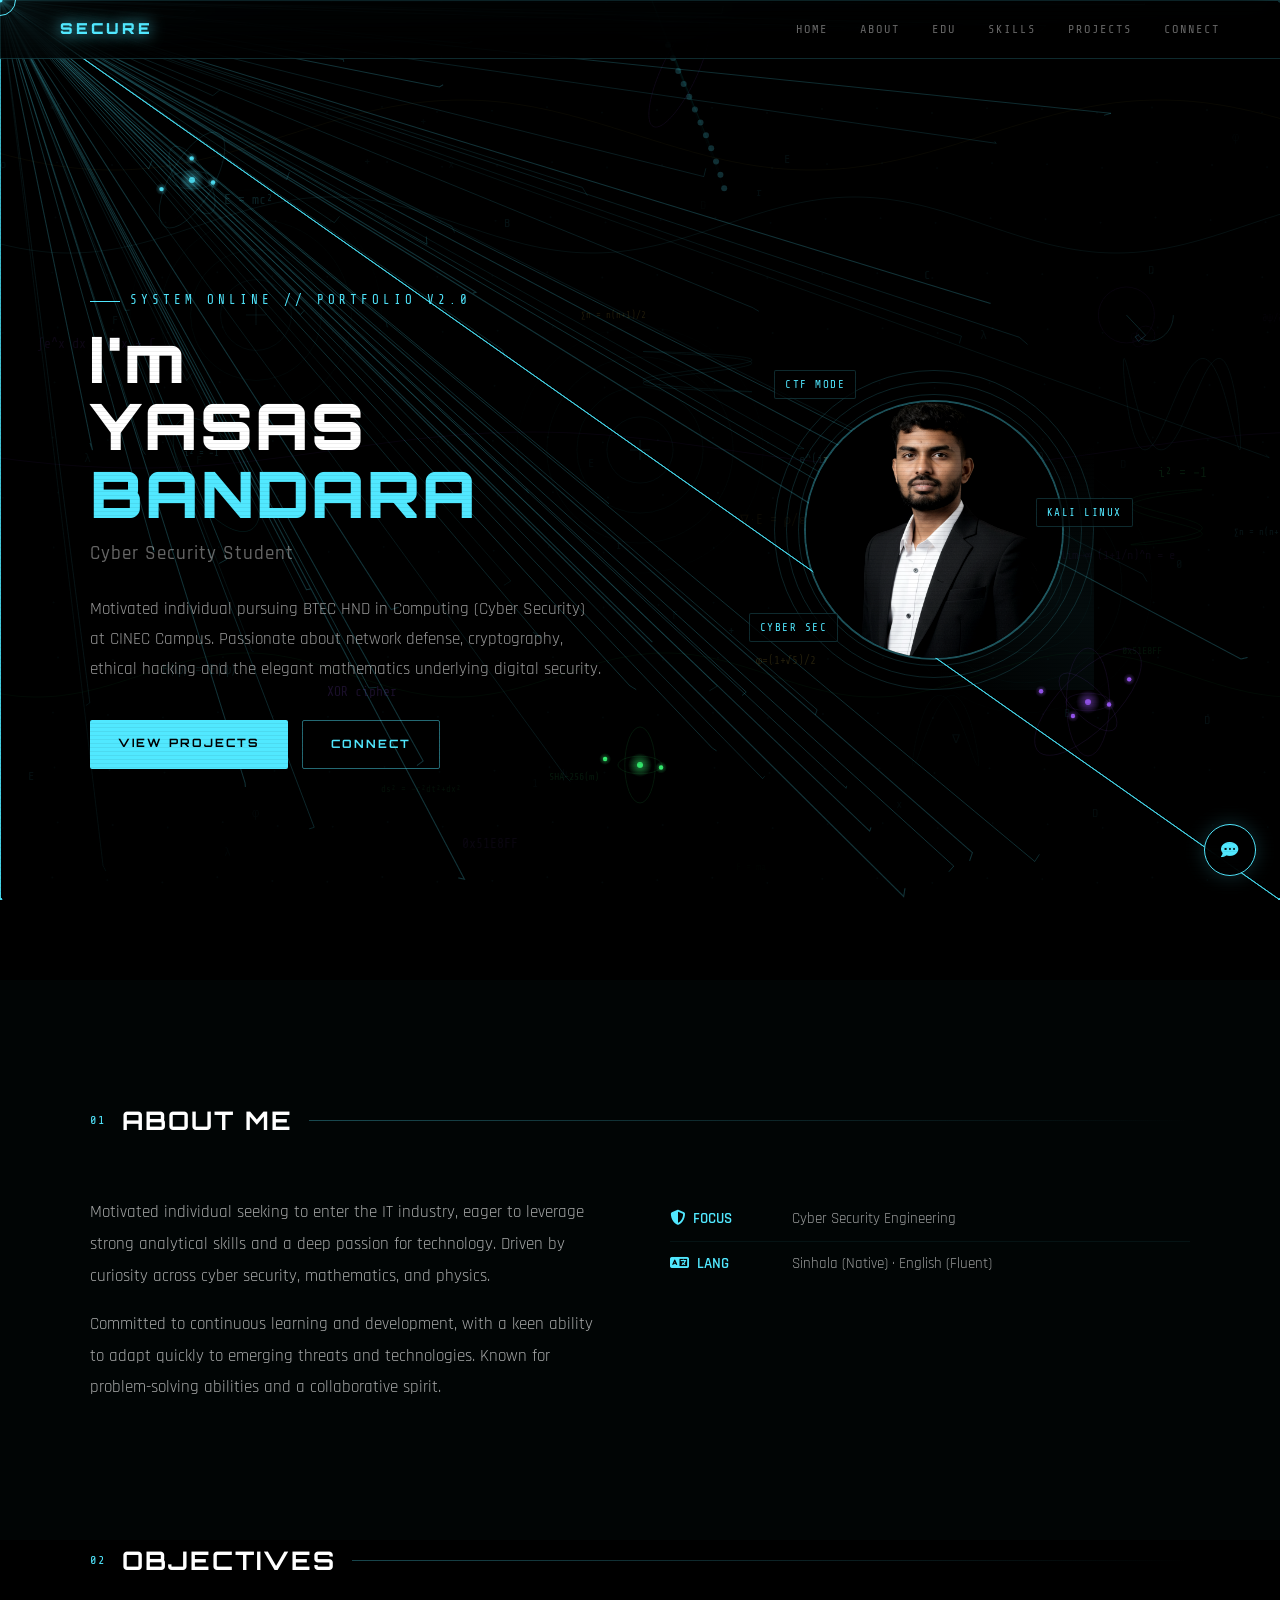
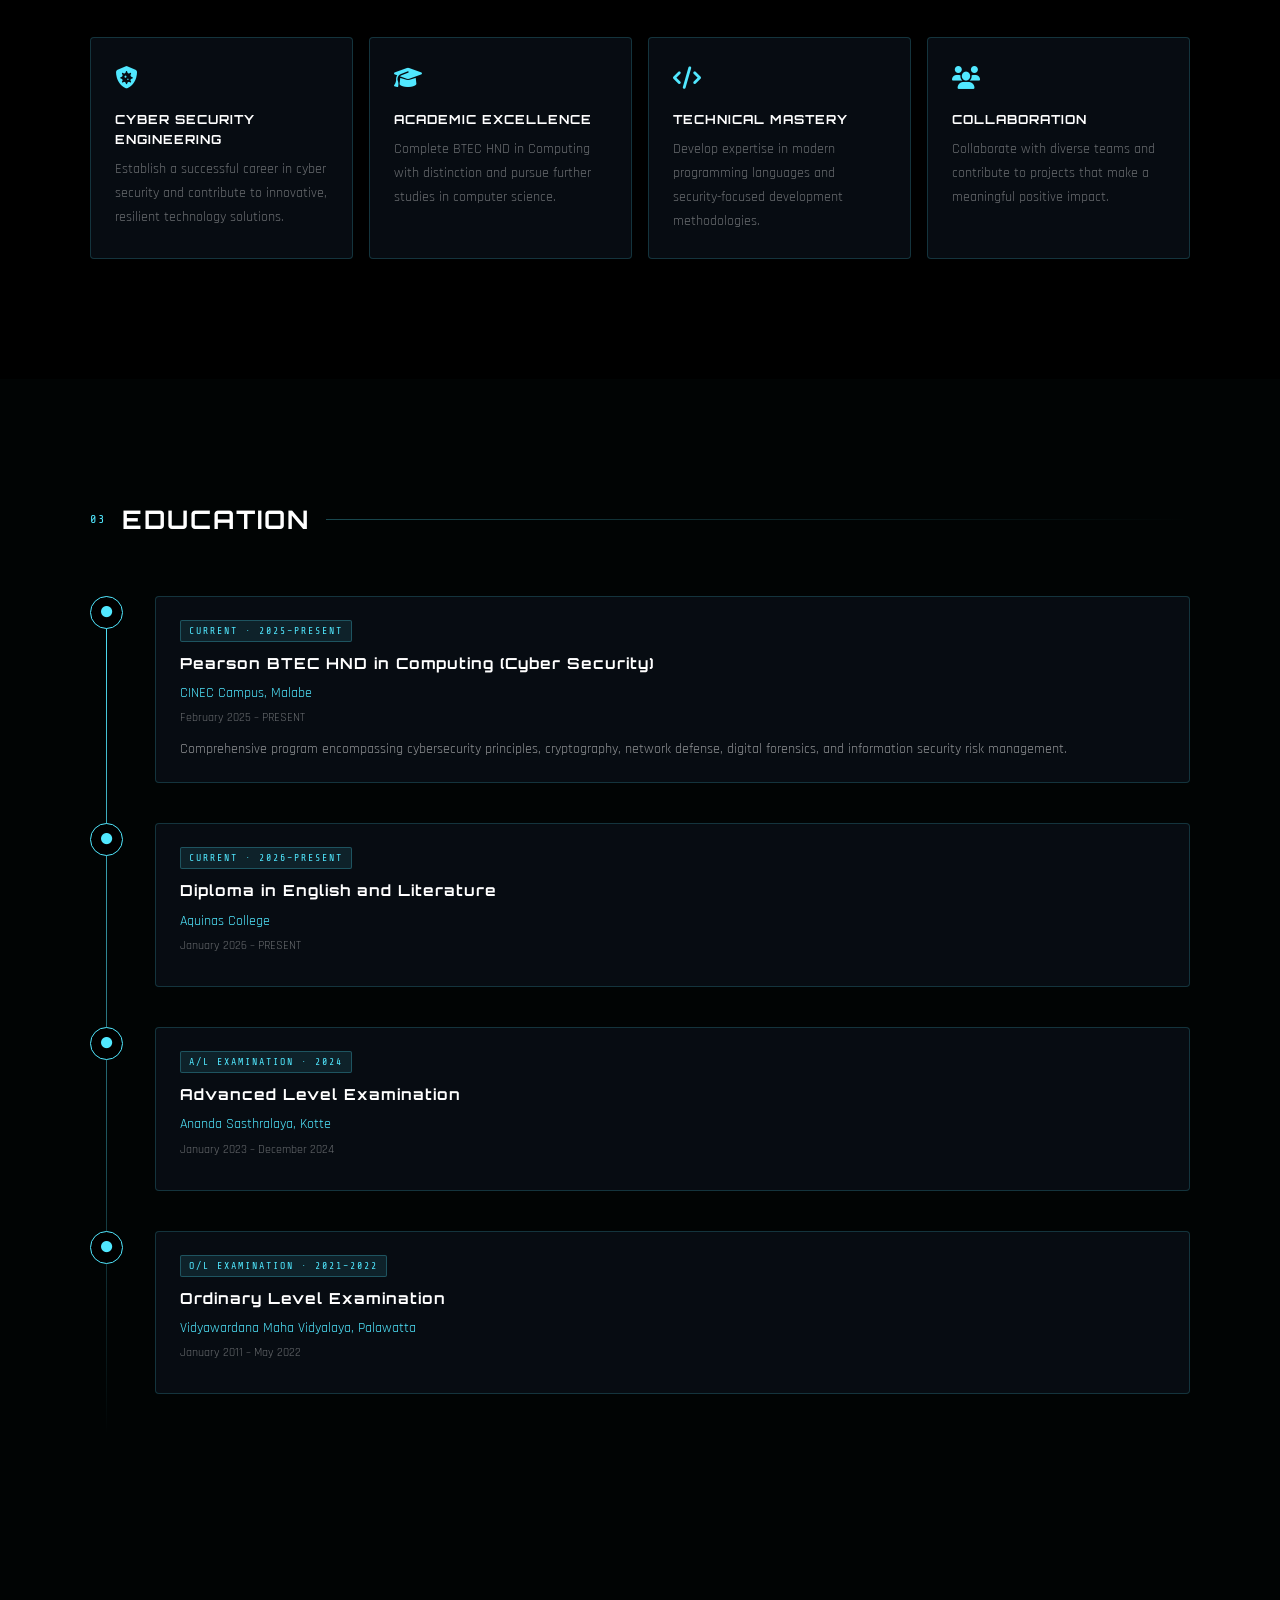
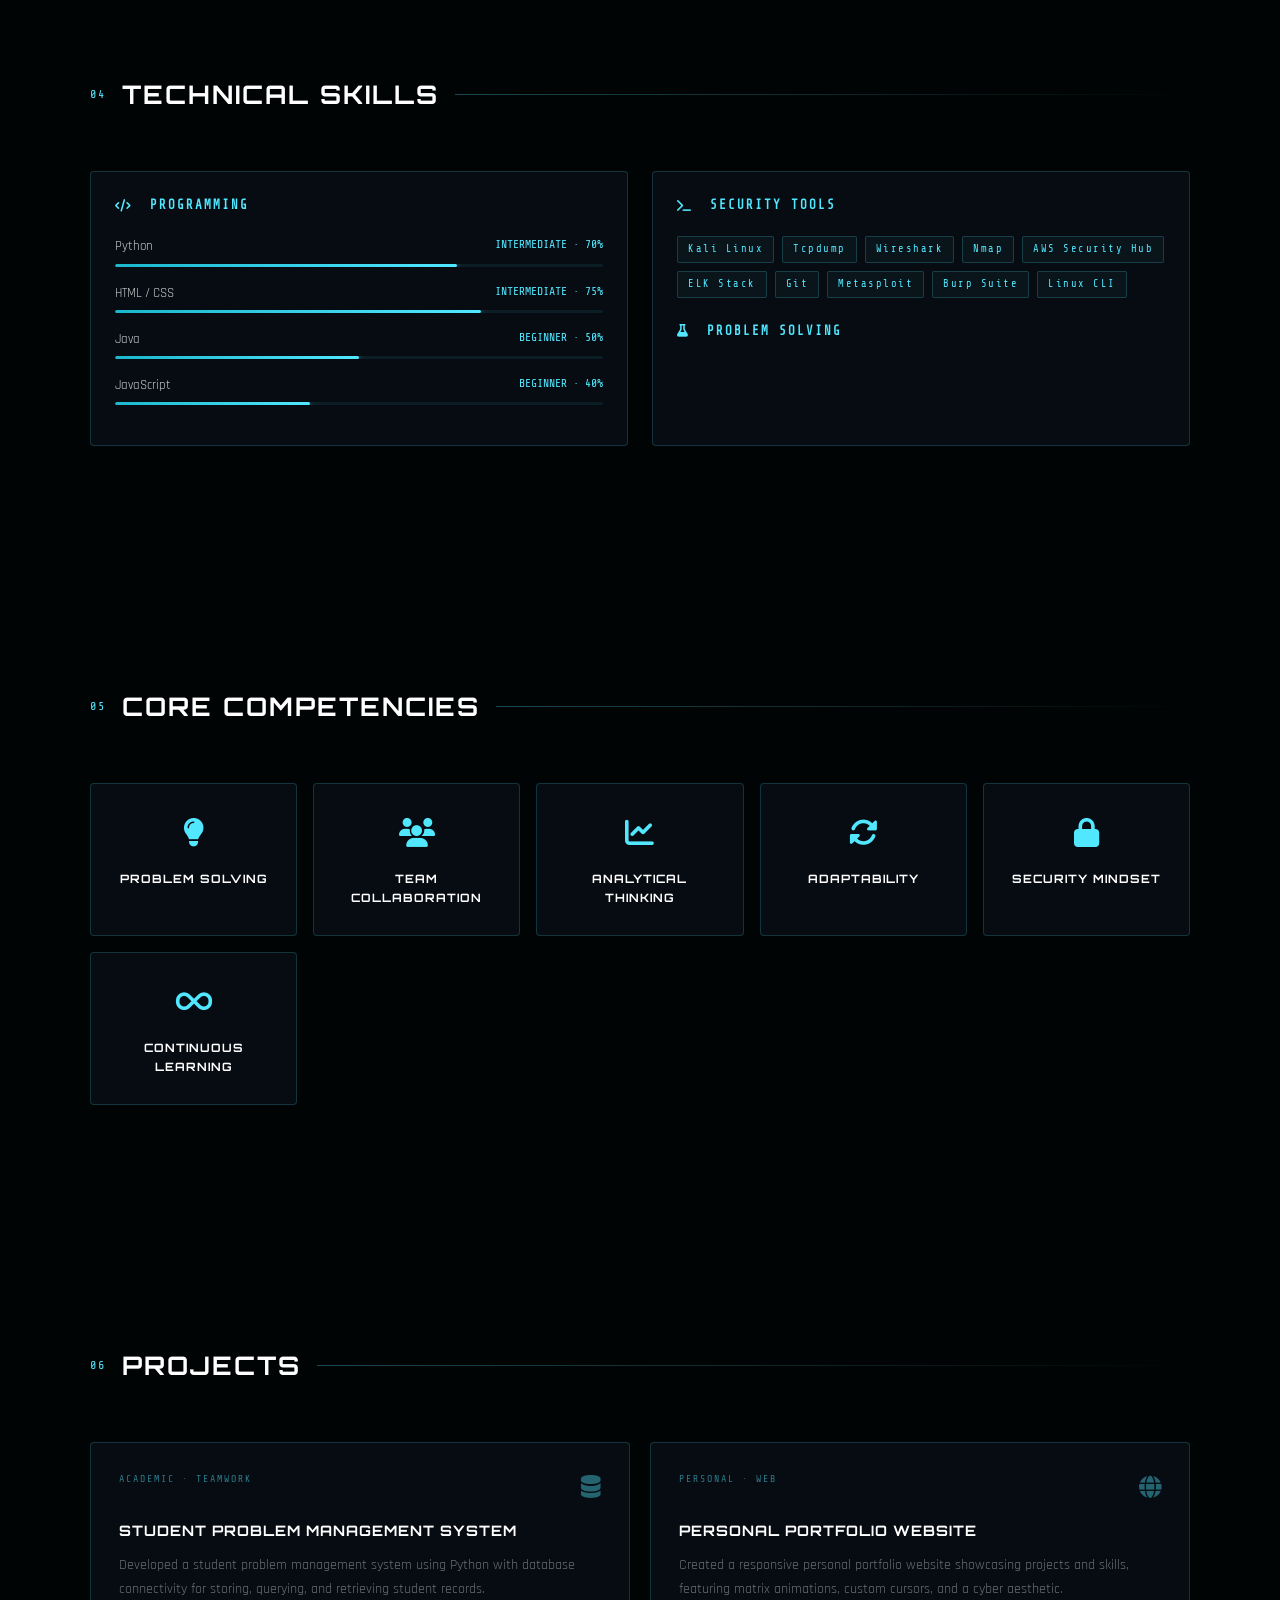
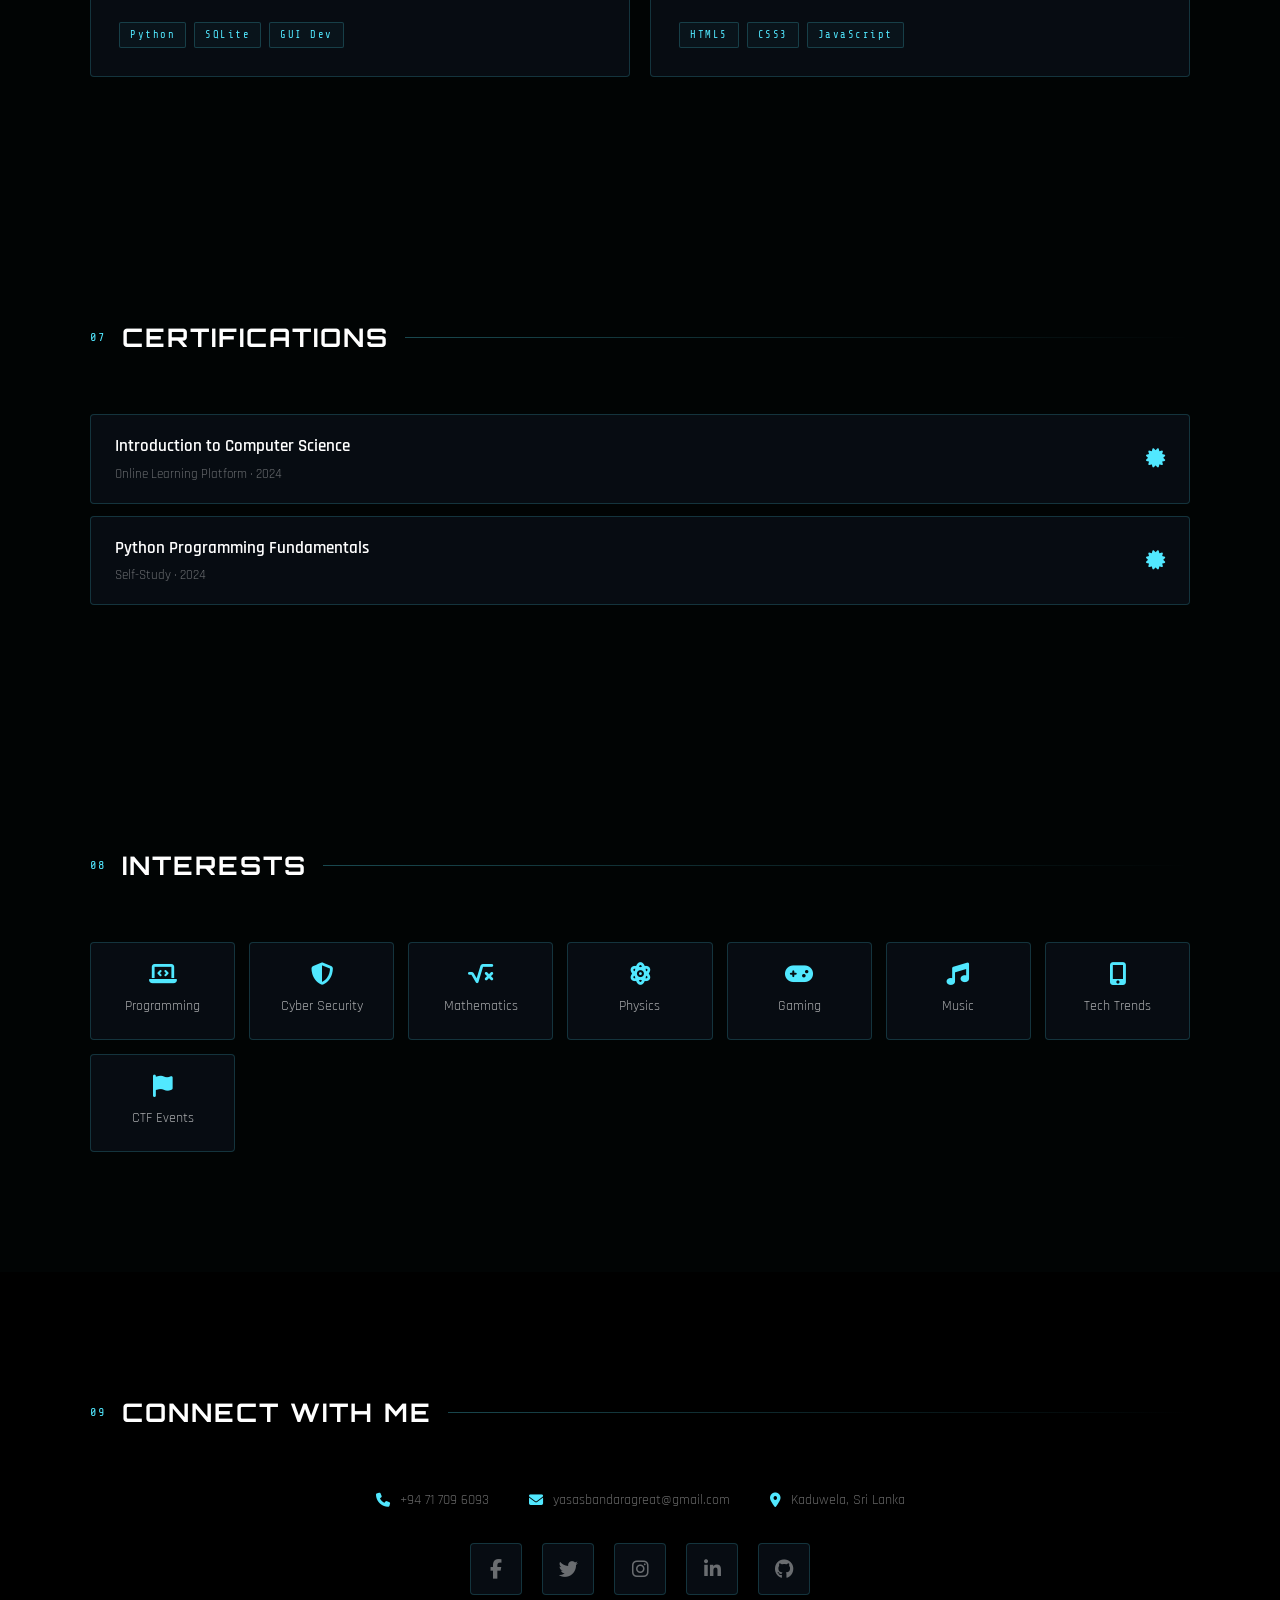
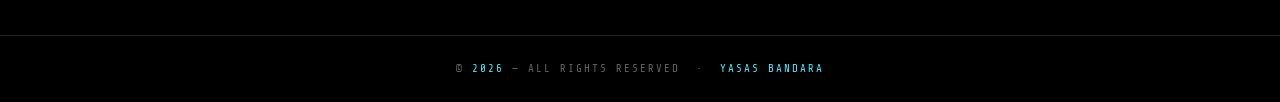
==== commit 5a91e15c: "Remove results pending description from Profile.html Removed the description of pending results for " ====
--- a/Profile.html
+++ b/Profile.html
@@ -163,7 +163,6 @@
           <h3>Advanced Level Examination</h3>
           <div class="edu-inst">Ananda Sasthralaya, Kotte</div>
           <div class="edu-date">January 2023 – December 2024</div>
-          <div class="edu-desc">Results pending — Combined Mathematics & Physics stream.</div>
         </div>
       </div>
 
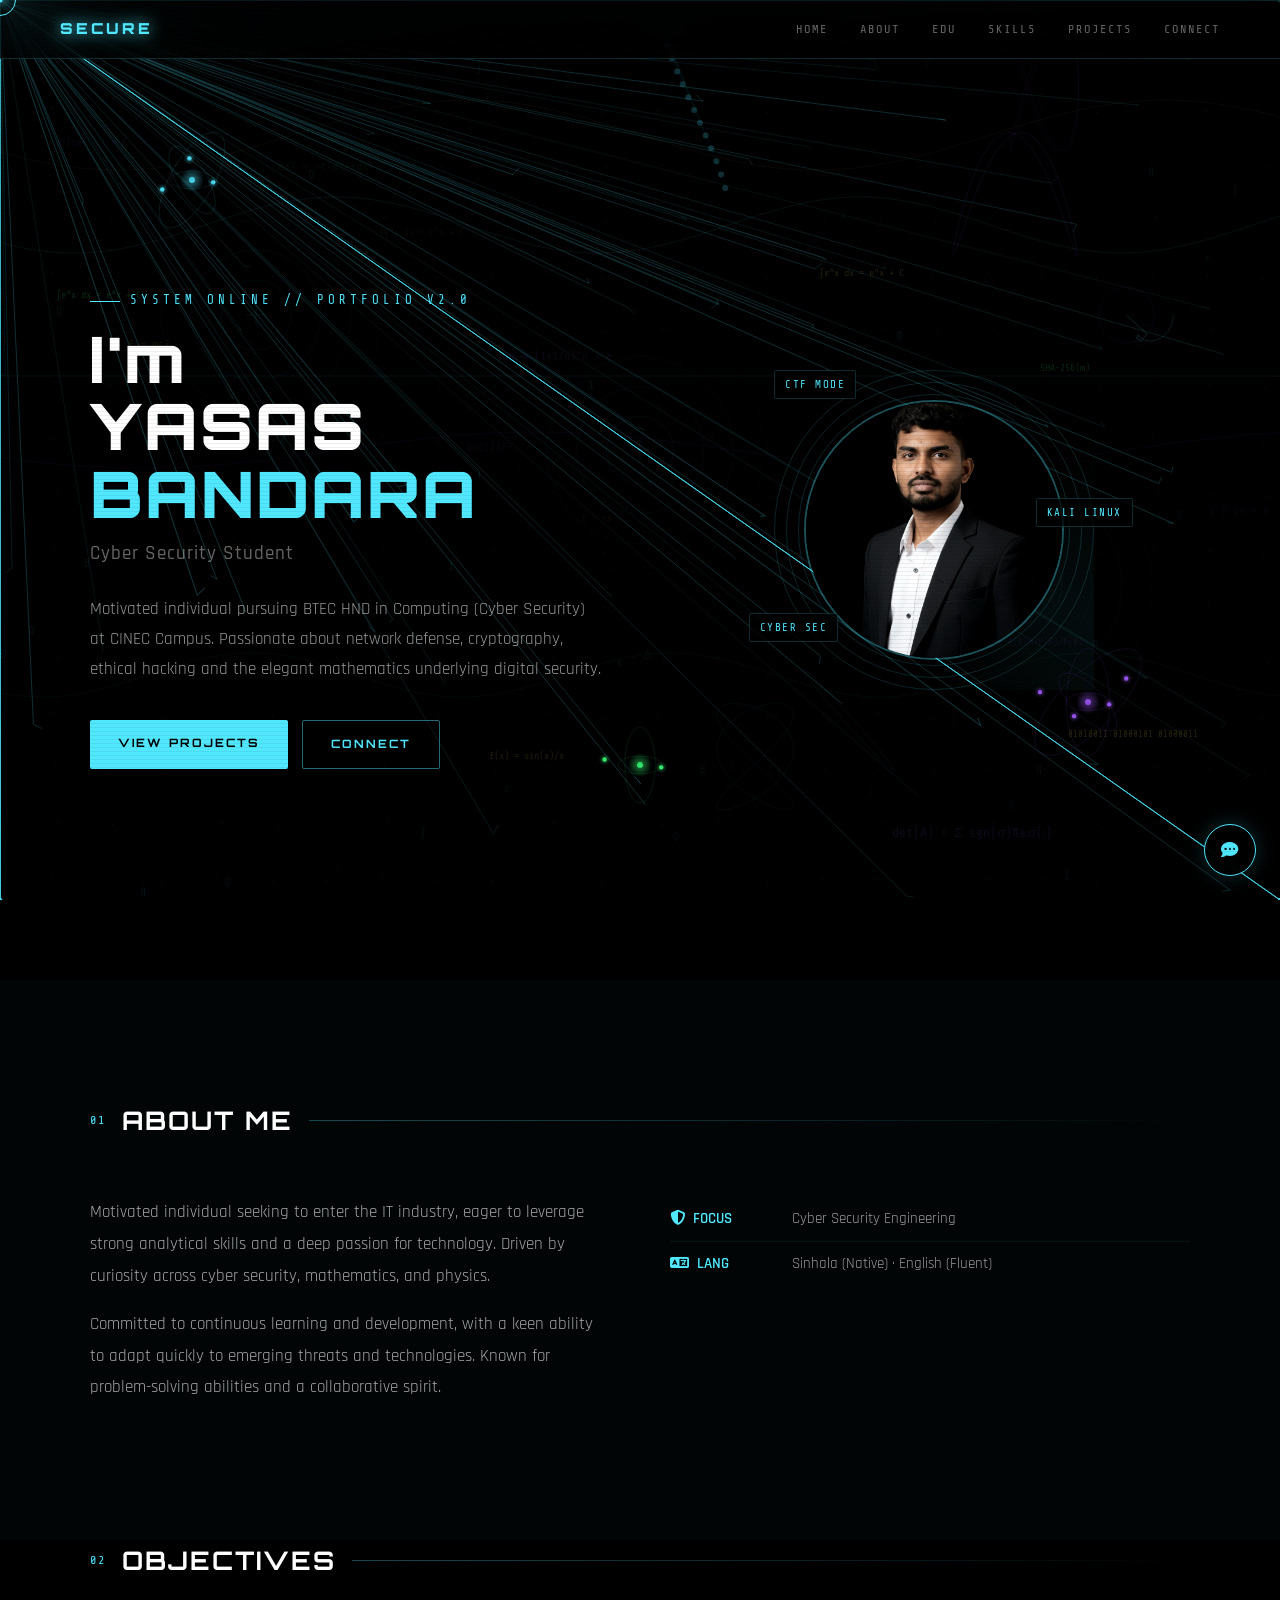
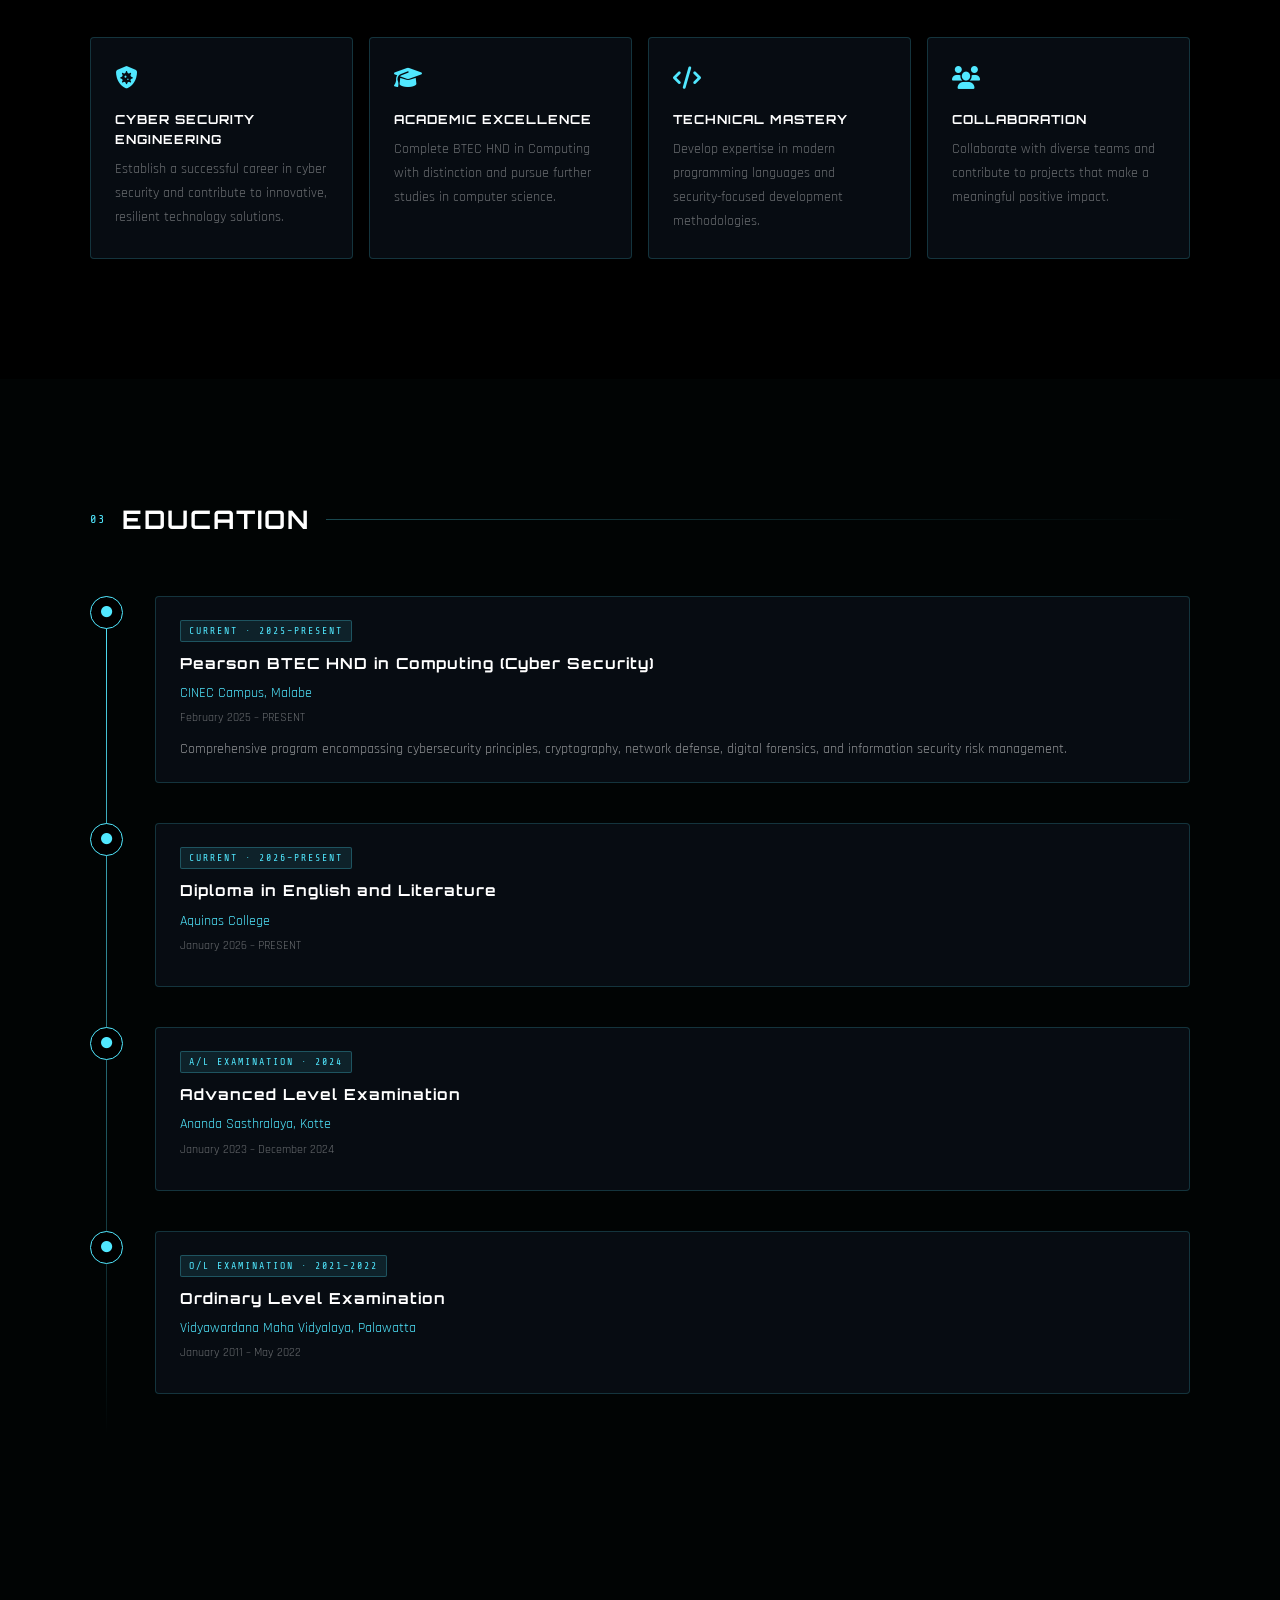
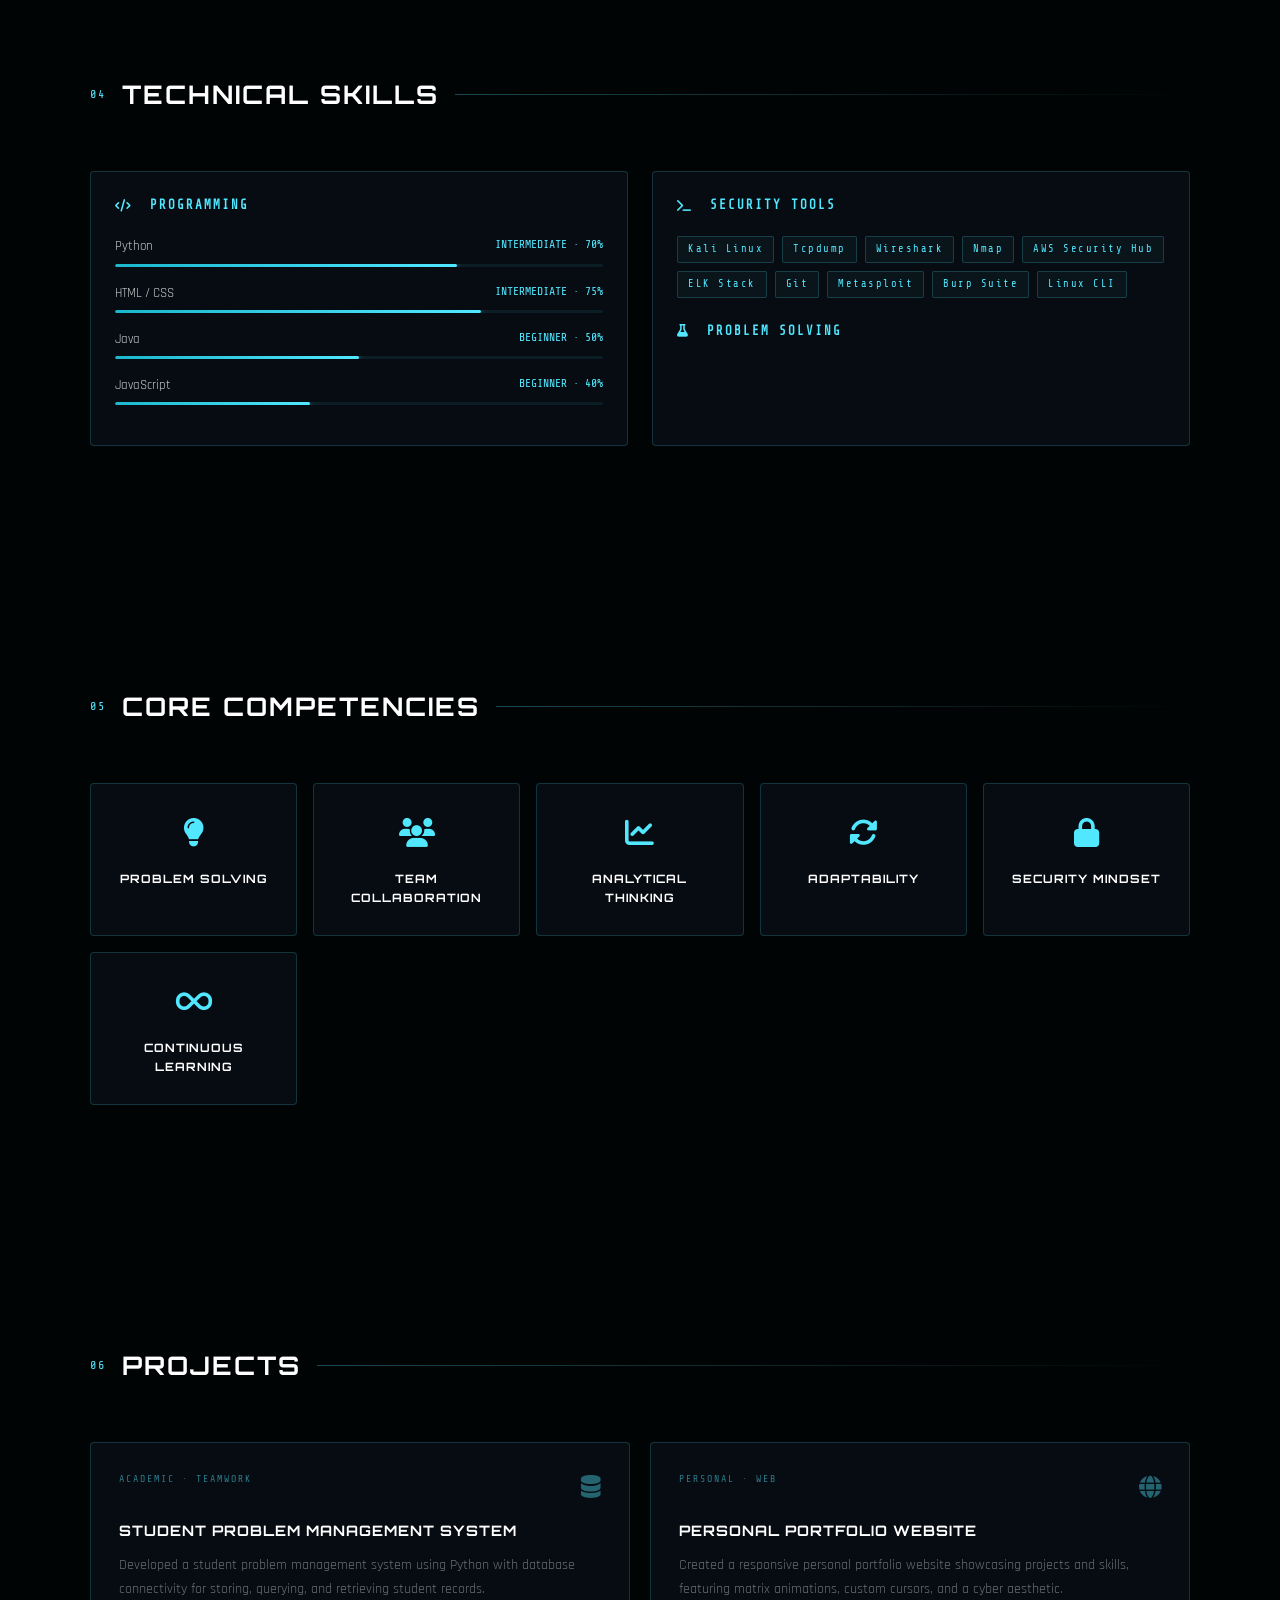
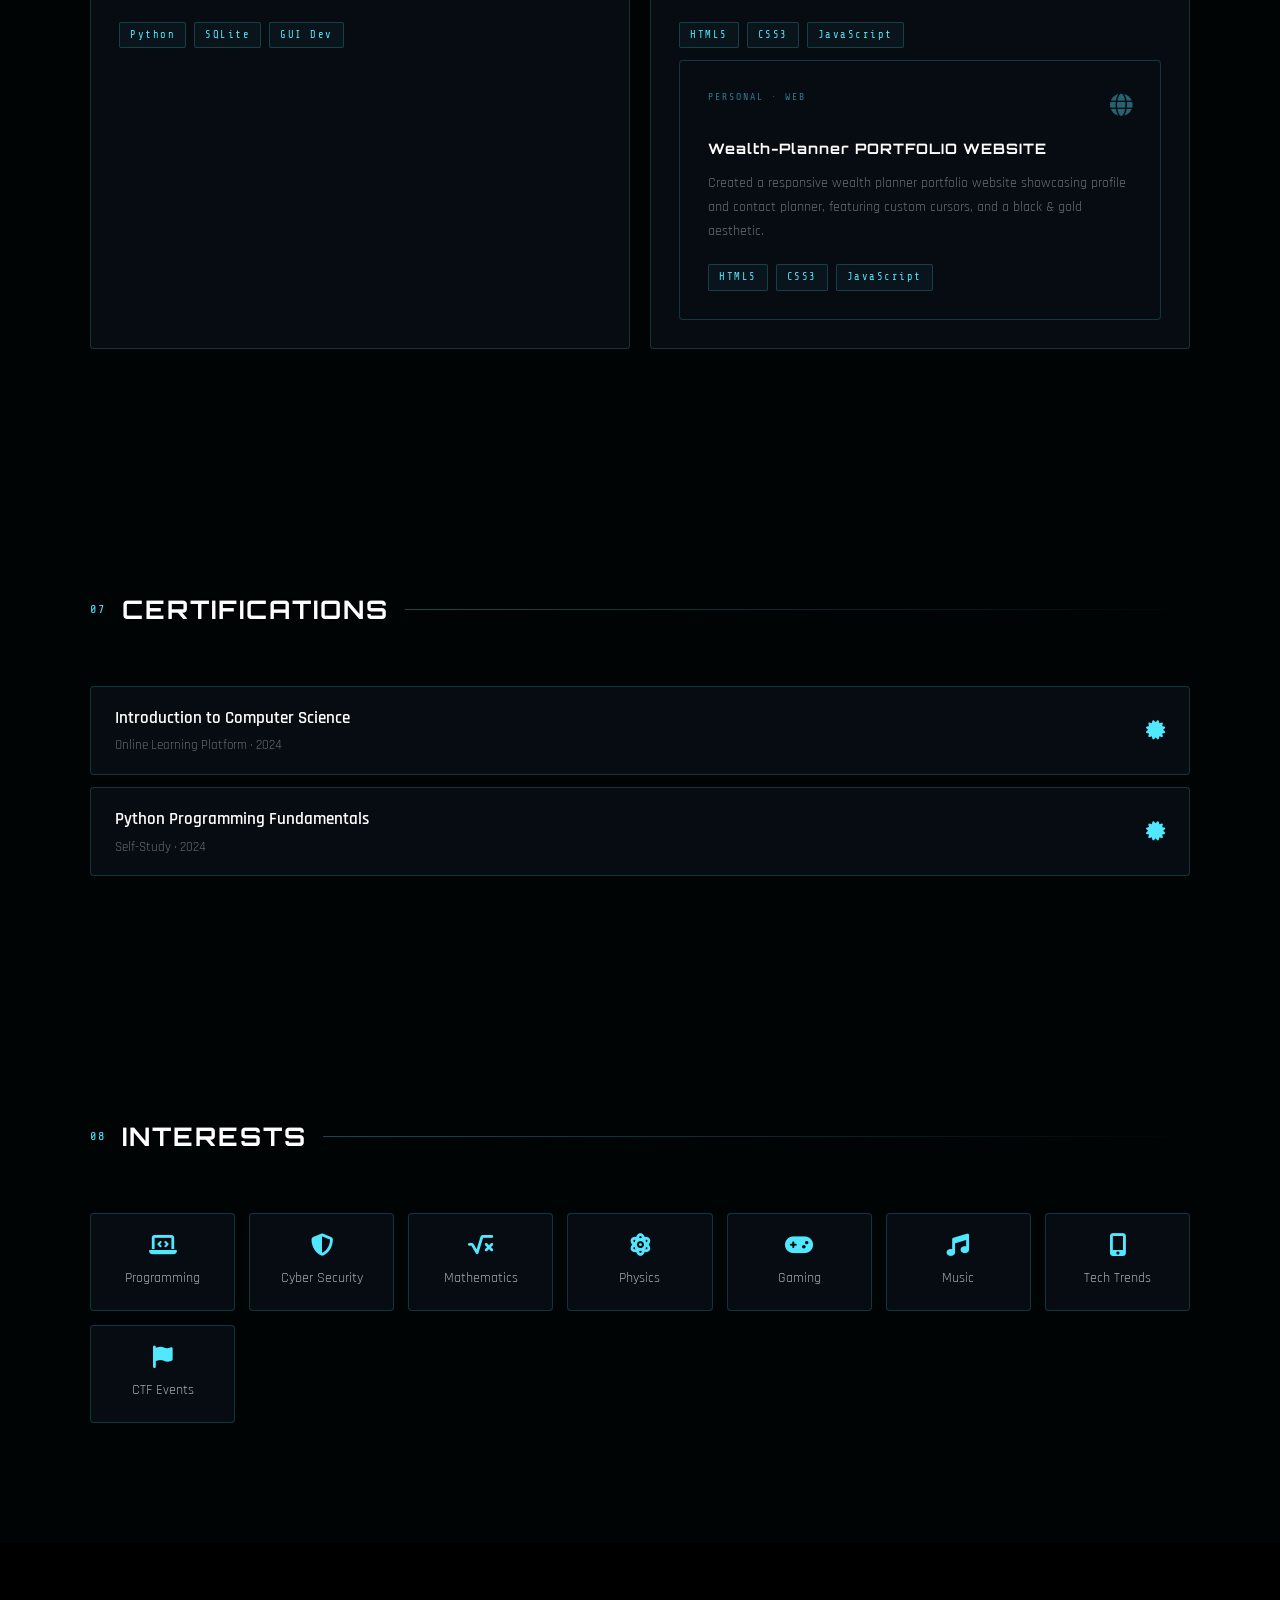
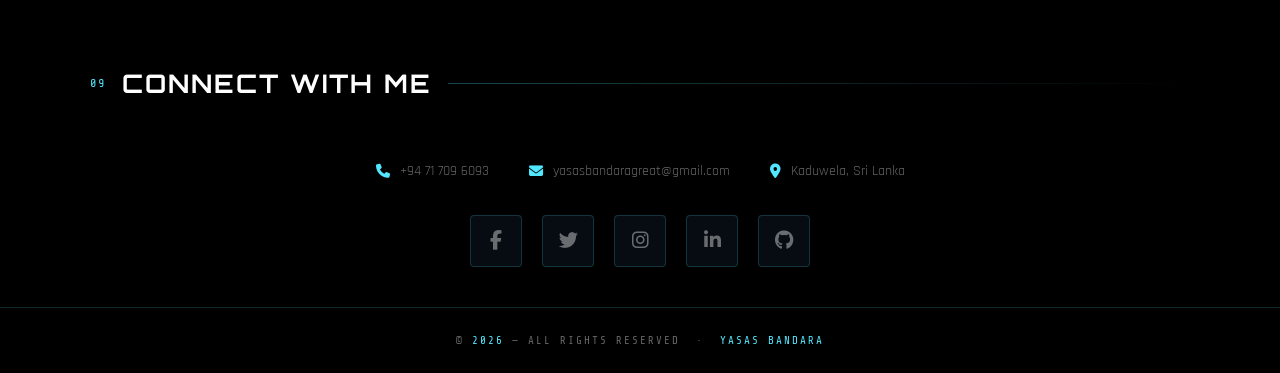
==== commit 0ab87394: "Add Wealth-Planner project card to Profile.html Added a new project card for the Wealth-Planner port" ====
--- a/Profile.html
+++ b/Profile.html
@@ -299,6 +299,18 @@
           <span class="pill">CSS3</span>
           <span class="pill">JavaScript</span>
         </div>
+        <div class="proj-card">
+        <div class="proj-top">
+          <span class="proj-type">PERSONAL · WEB</span>
+          <span class="proj-icon"><i class="fas fa-globe"></i></span>
+        </div>
+        <h3>Wealth-Planner PORTFOLIO WEBSITE</h3>
+        <p class="proj-desc">Created a responsive wealth planner portfolio website showcasing profile and contact planner, featuring custom cursors, and a black & gold aesthetic.</p>
+        <div class="tool-pills">
+          <span class="pill">HTML5</span>
+          <span class="pill">CSS3</span>
+          <span class="pill">JavaScript</span>
+        </div>
       </div>
     </div>
   </div>
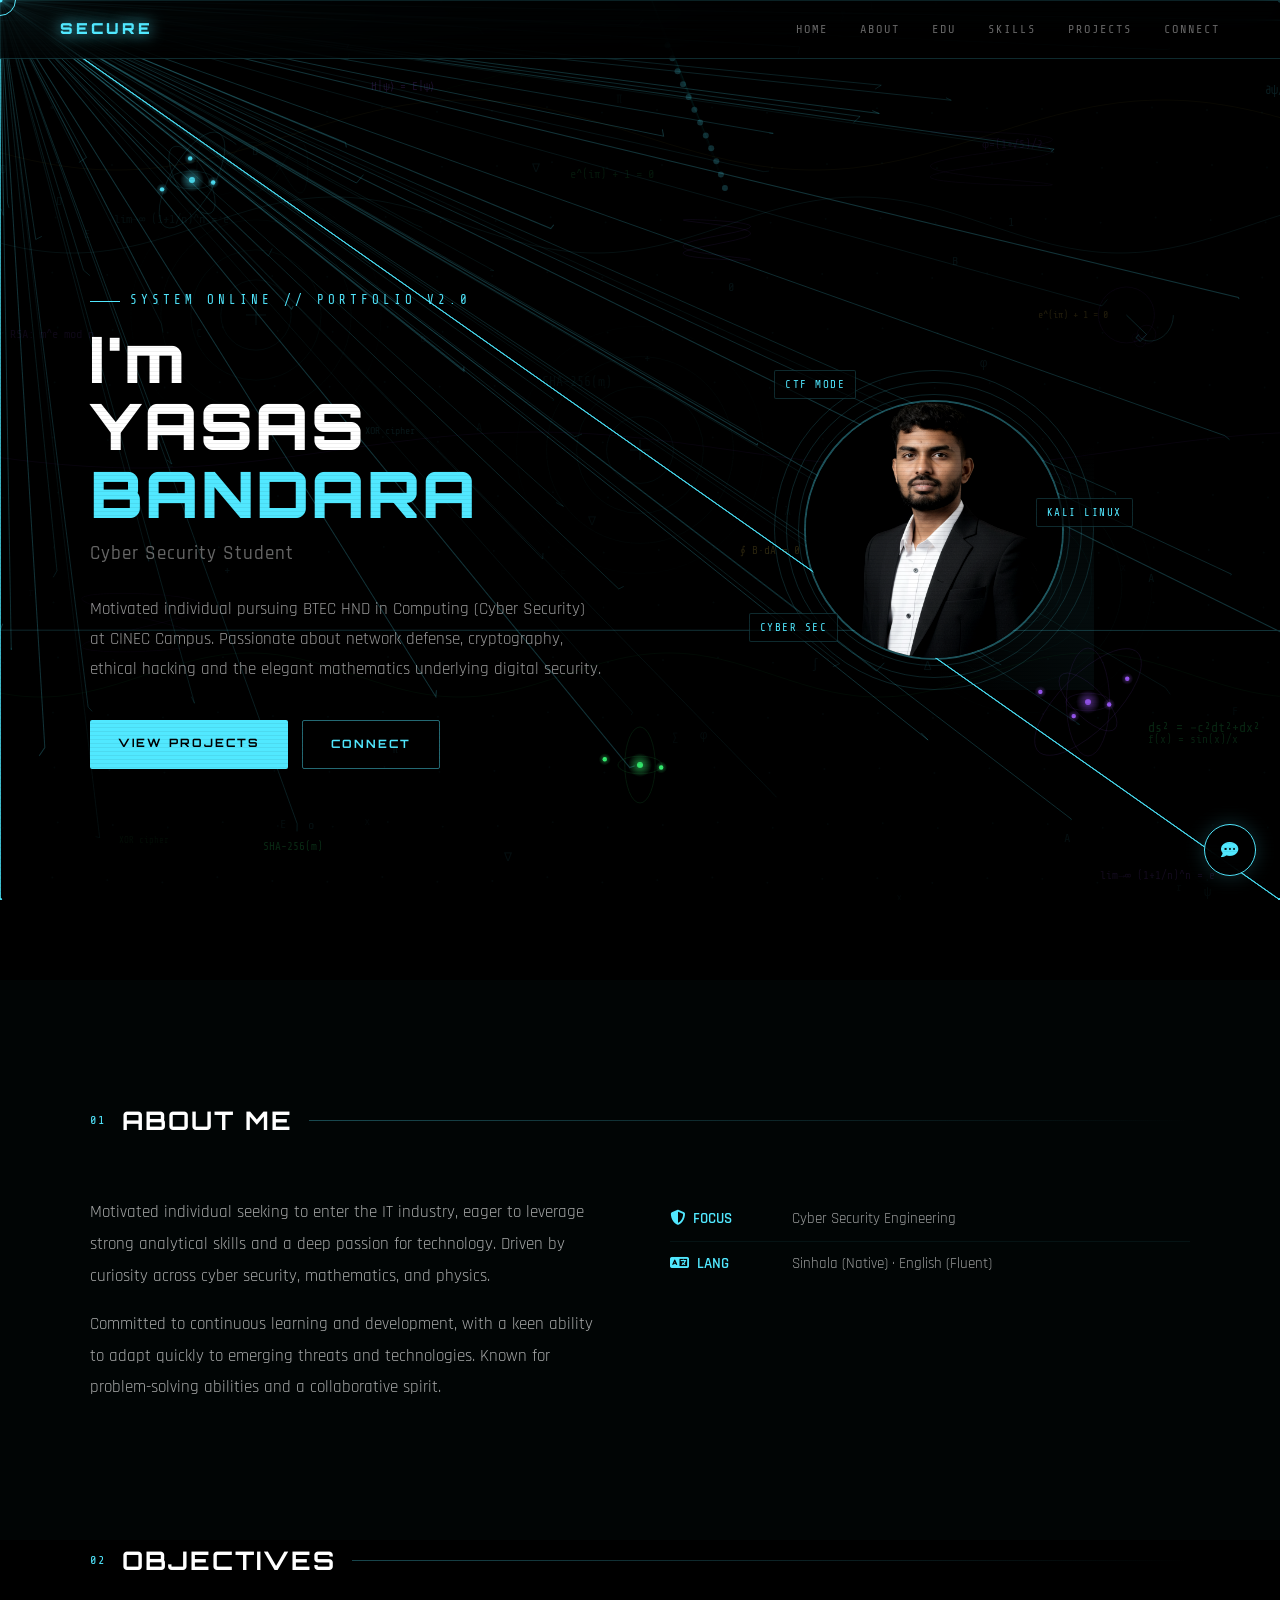
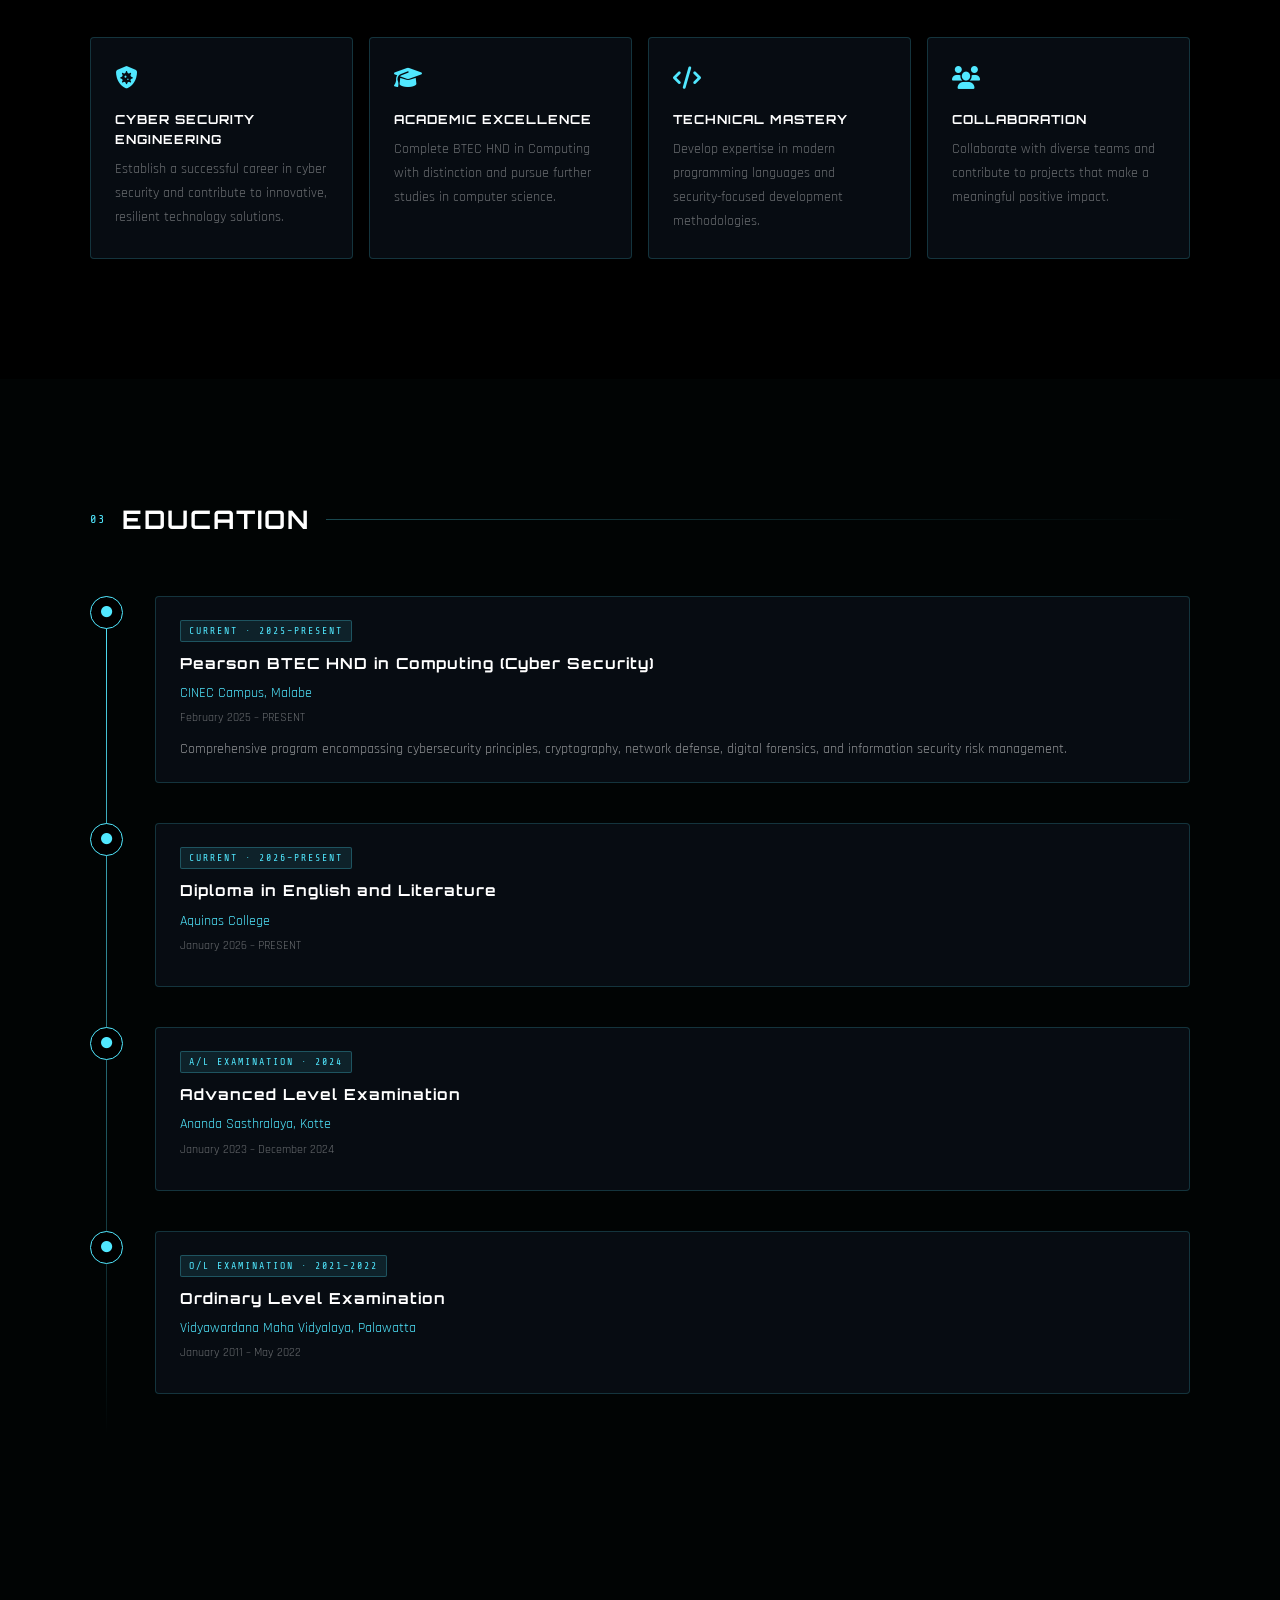
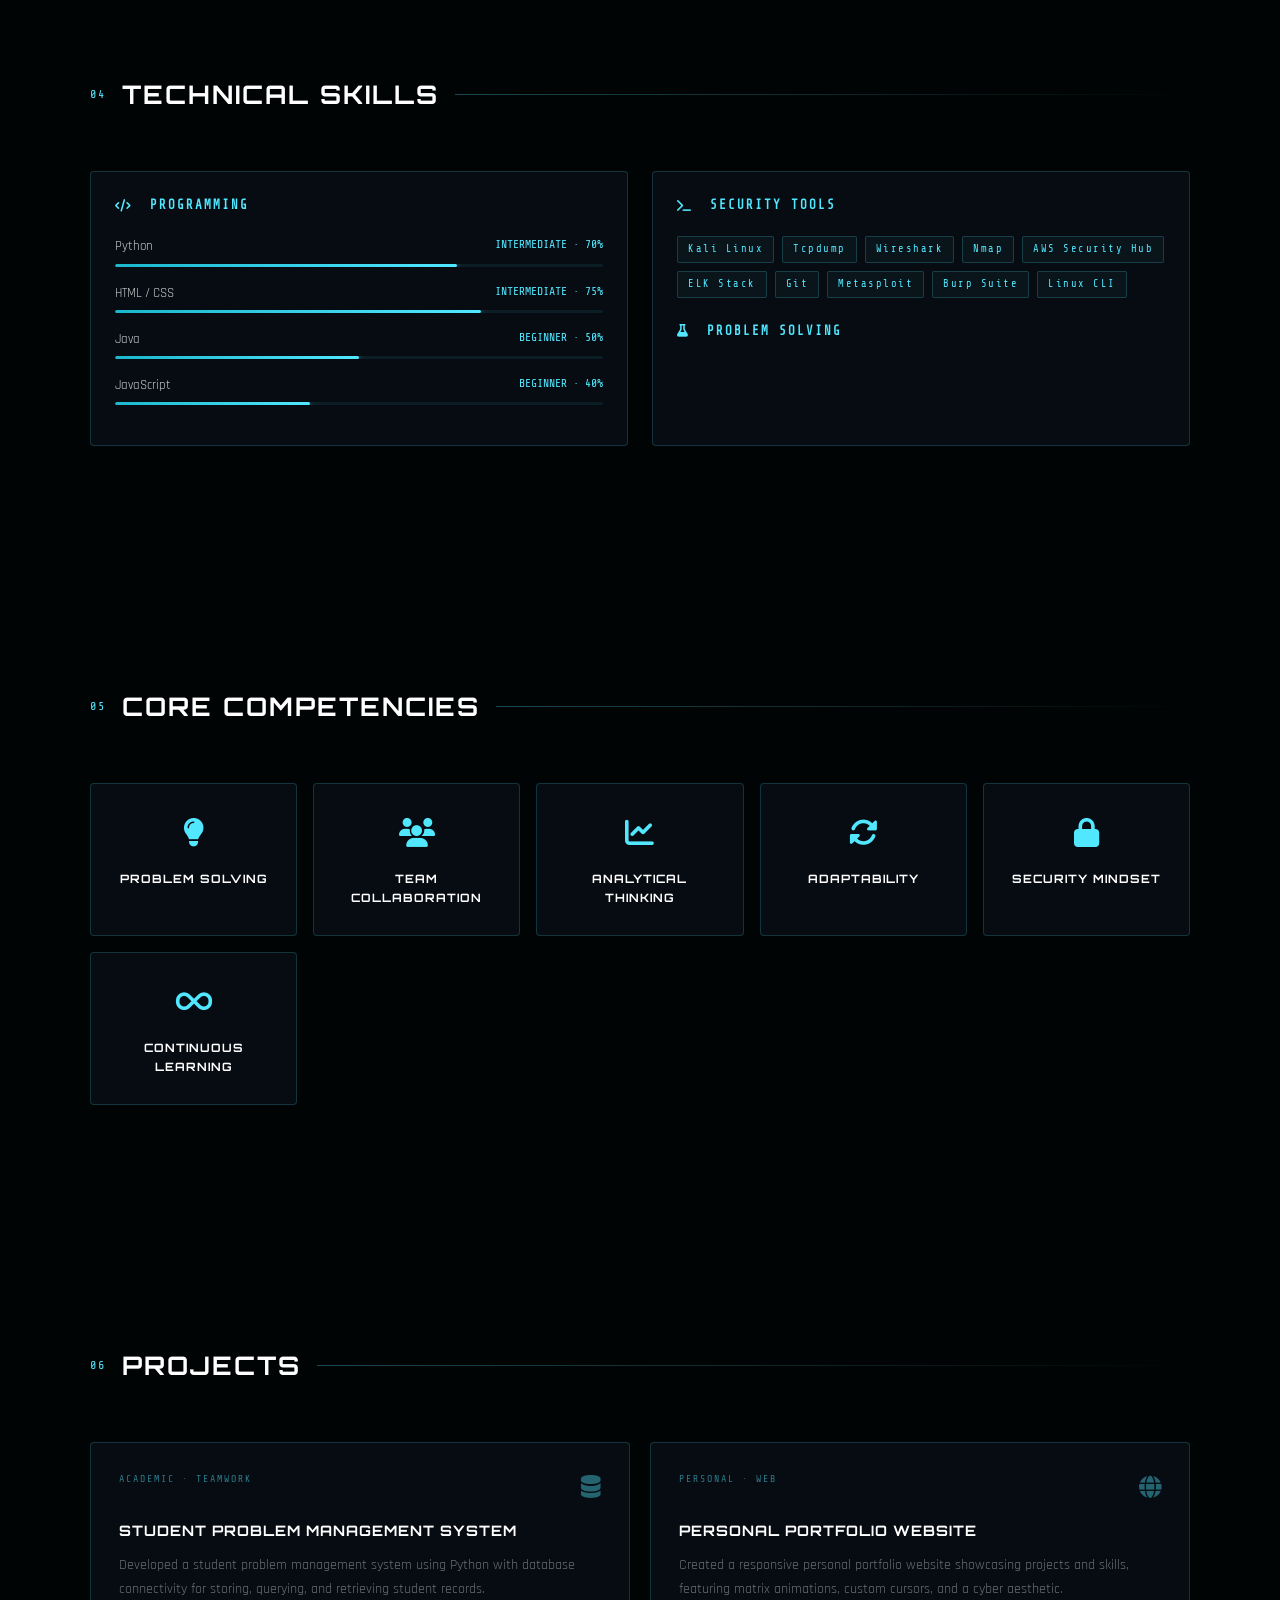
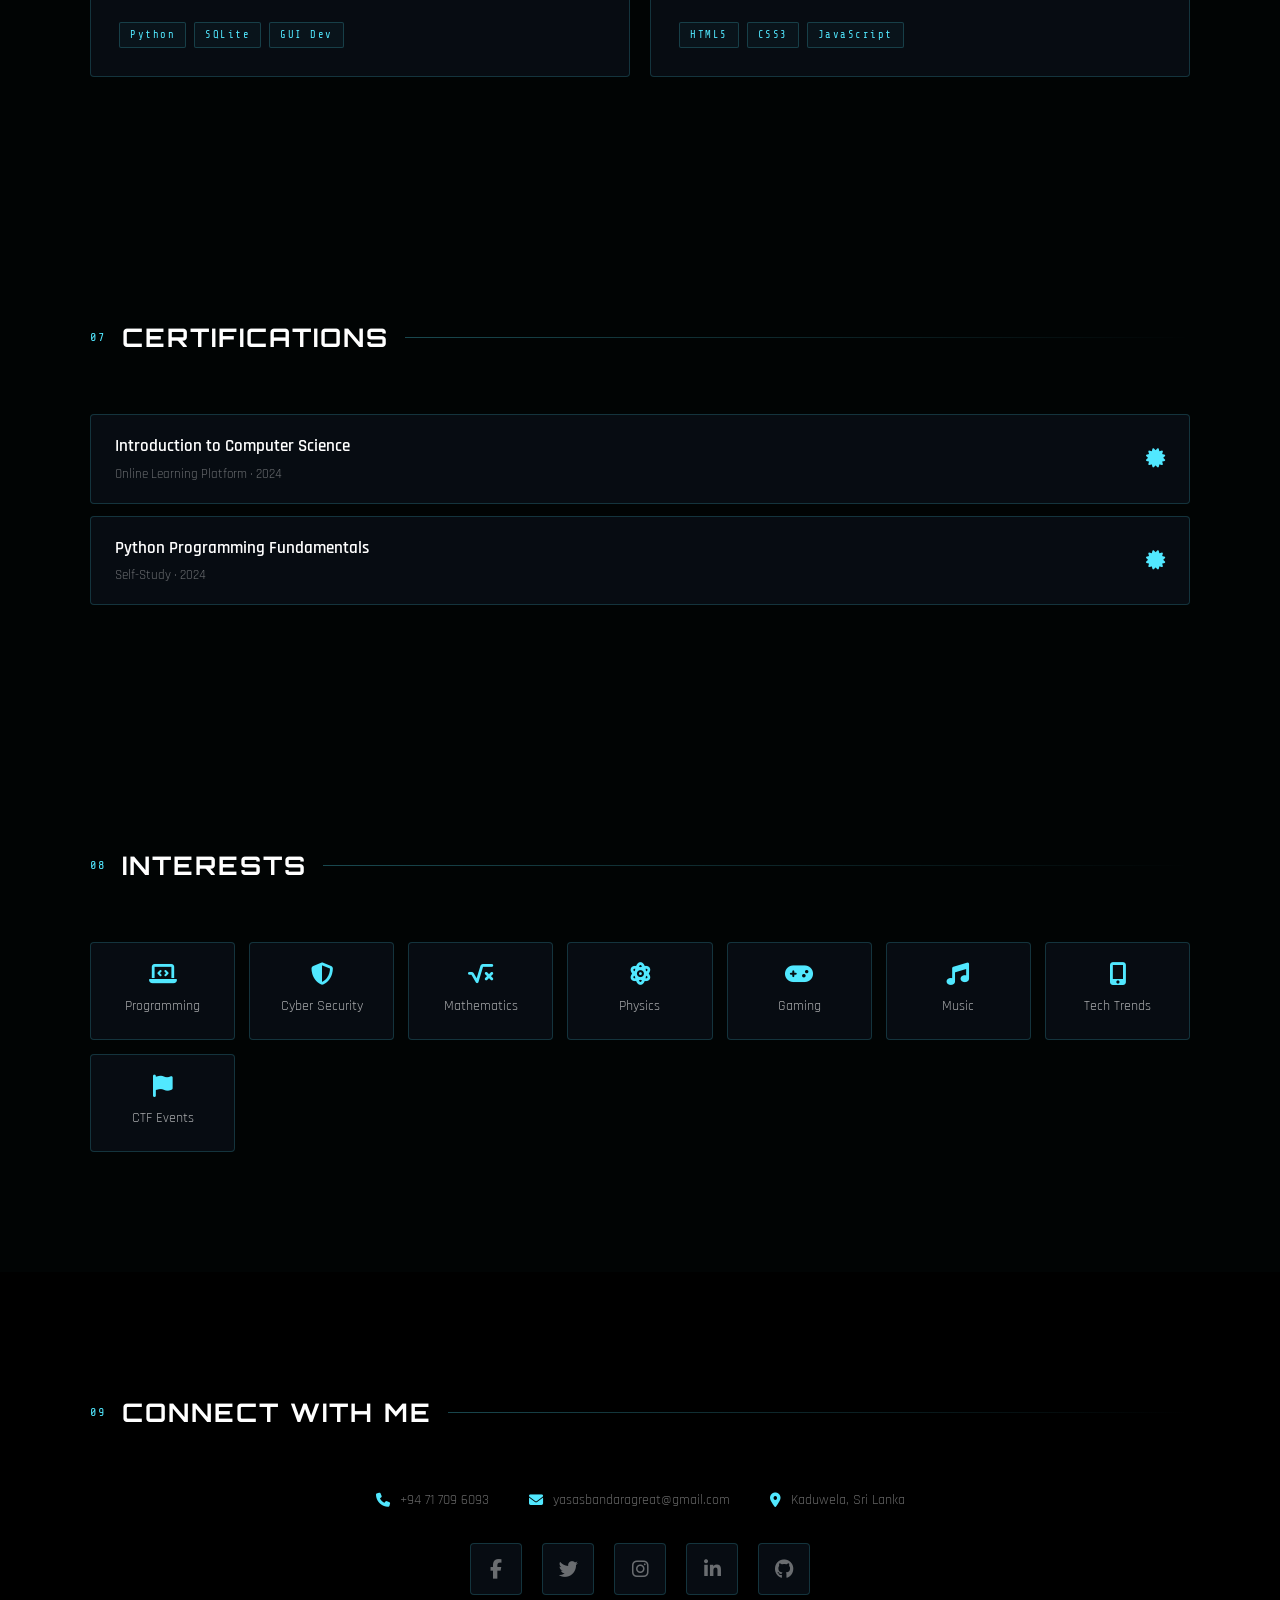
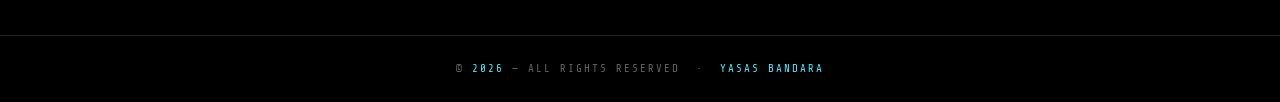
==== commit 13264dde: "Delete Wealth-Planner project card from profile Removed project card for Wealth-Planner portfolio we" ====
--- a/Profile.html
+++ b/Profile.html
@@ -299,18 +299,6 @@
           <span class="pill">CSS3</span>
           <span class="pill">JavaScript</span>
         </div>
-        <div class="proj-card">
-        <div class="proj-top">
-          <span class="proj-type">PERSONAL · WEB</span>
-          <span class="proj-icon"><i class="fas fa-globe"></i></span>
-        </div>
-        <h3>Wealth-Planner PORTFOLIO WEBSITE</h3>
-        <p class="proj-desc">Created a responsive wealth planner portfolio website showcasing profile and contact planner, featuring custom cursors, and a black & gold aesthetic.</p>
-        <div class="tool-pills">
-          <span class="pill">HTML5</span>
-          <span class="pill">CSS3</span>
-          <span class="pill">JavaScript</span>
-        </div>
       </div>
     </div>
   </div>
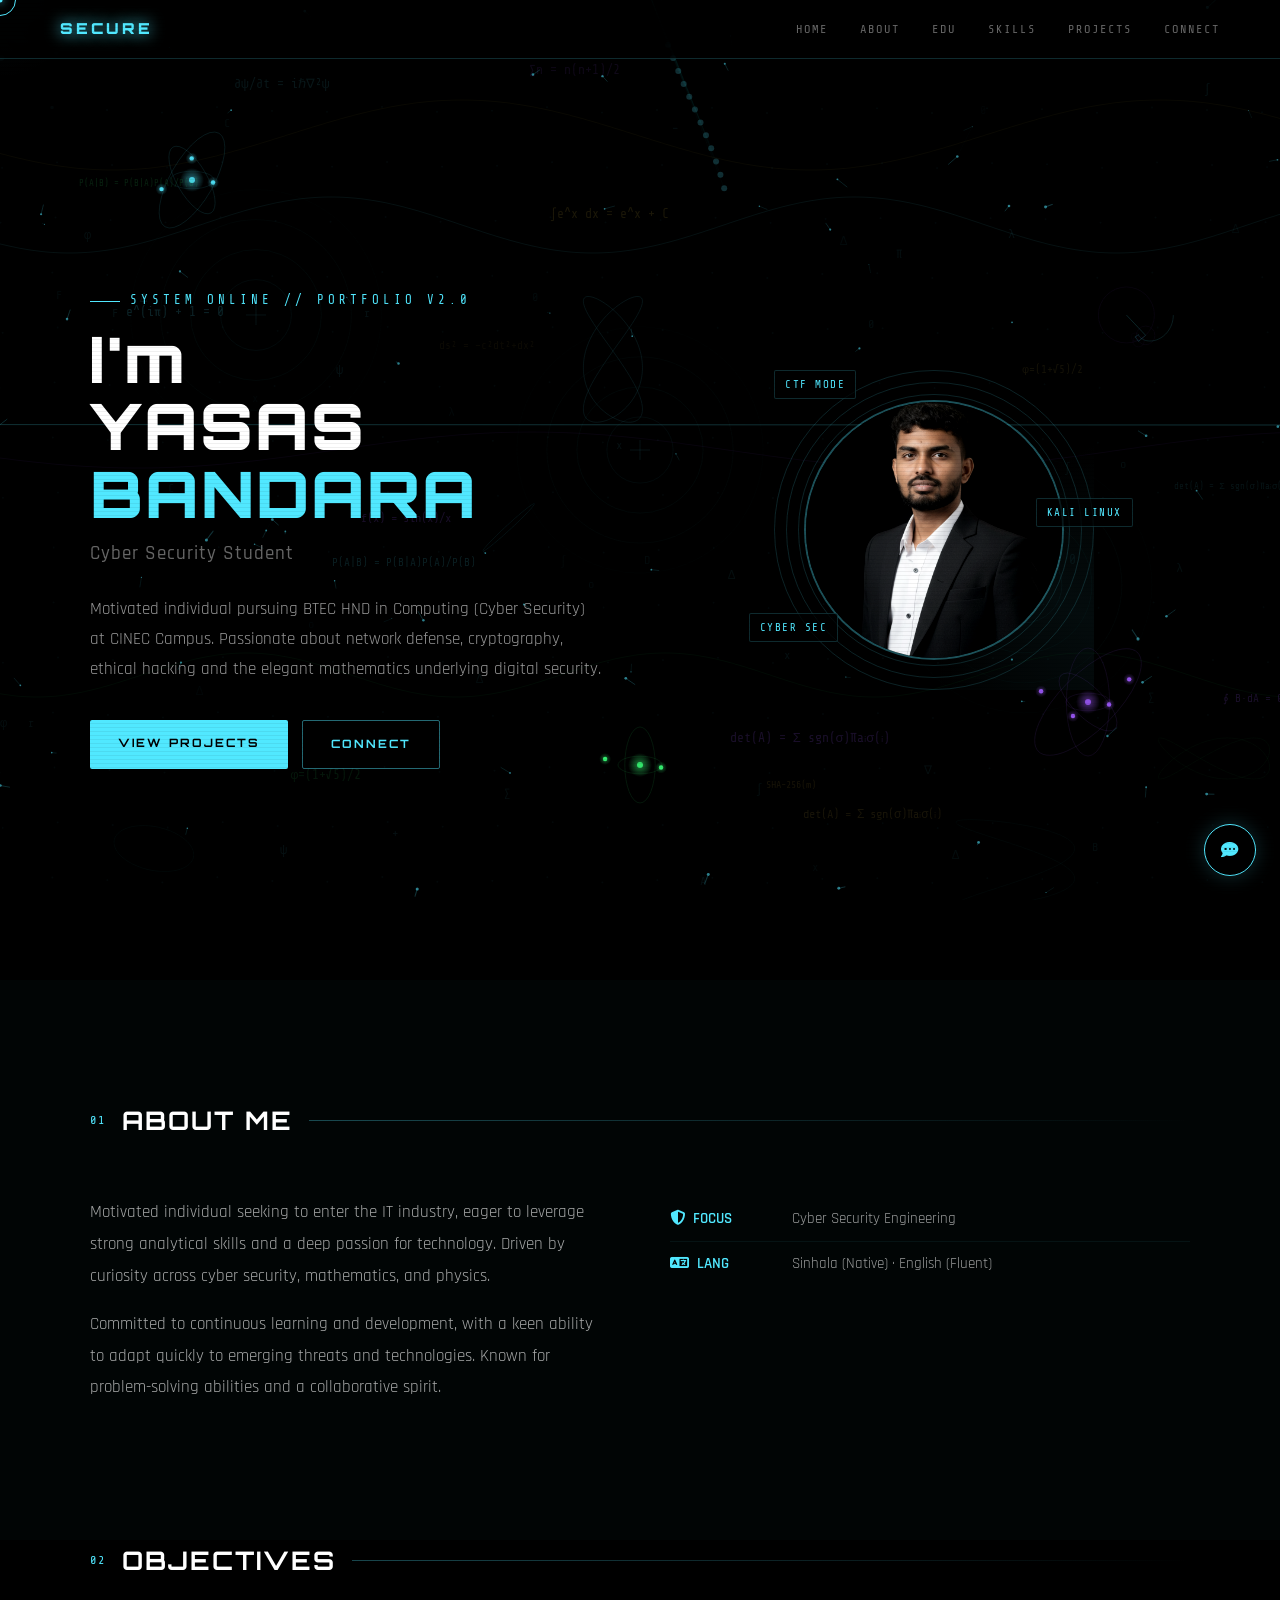
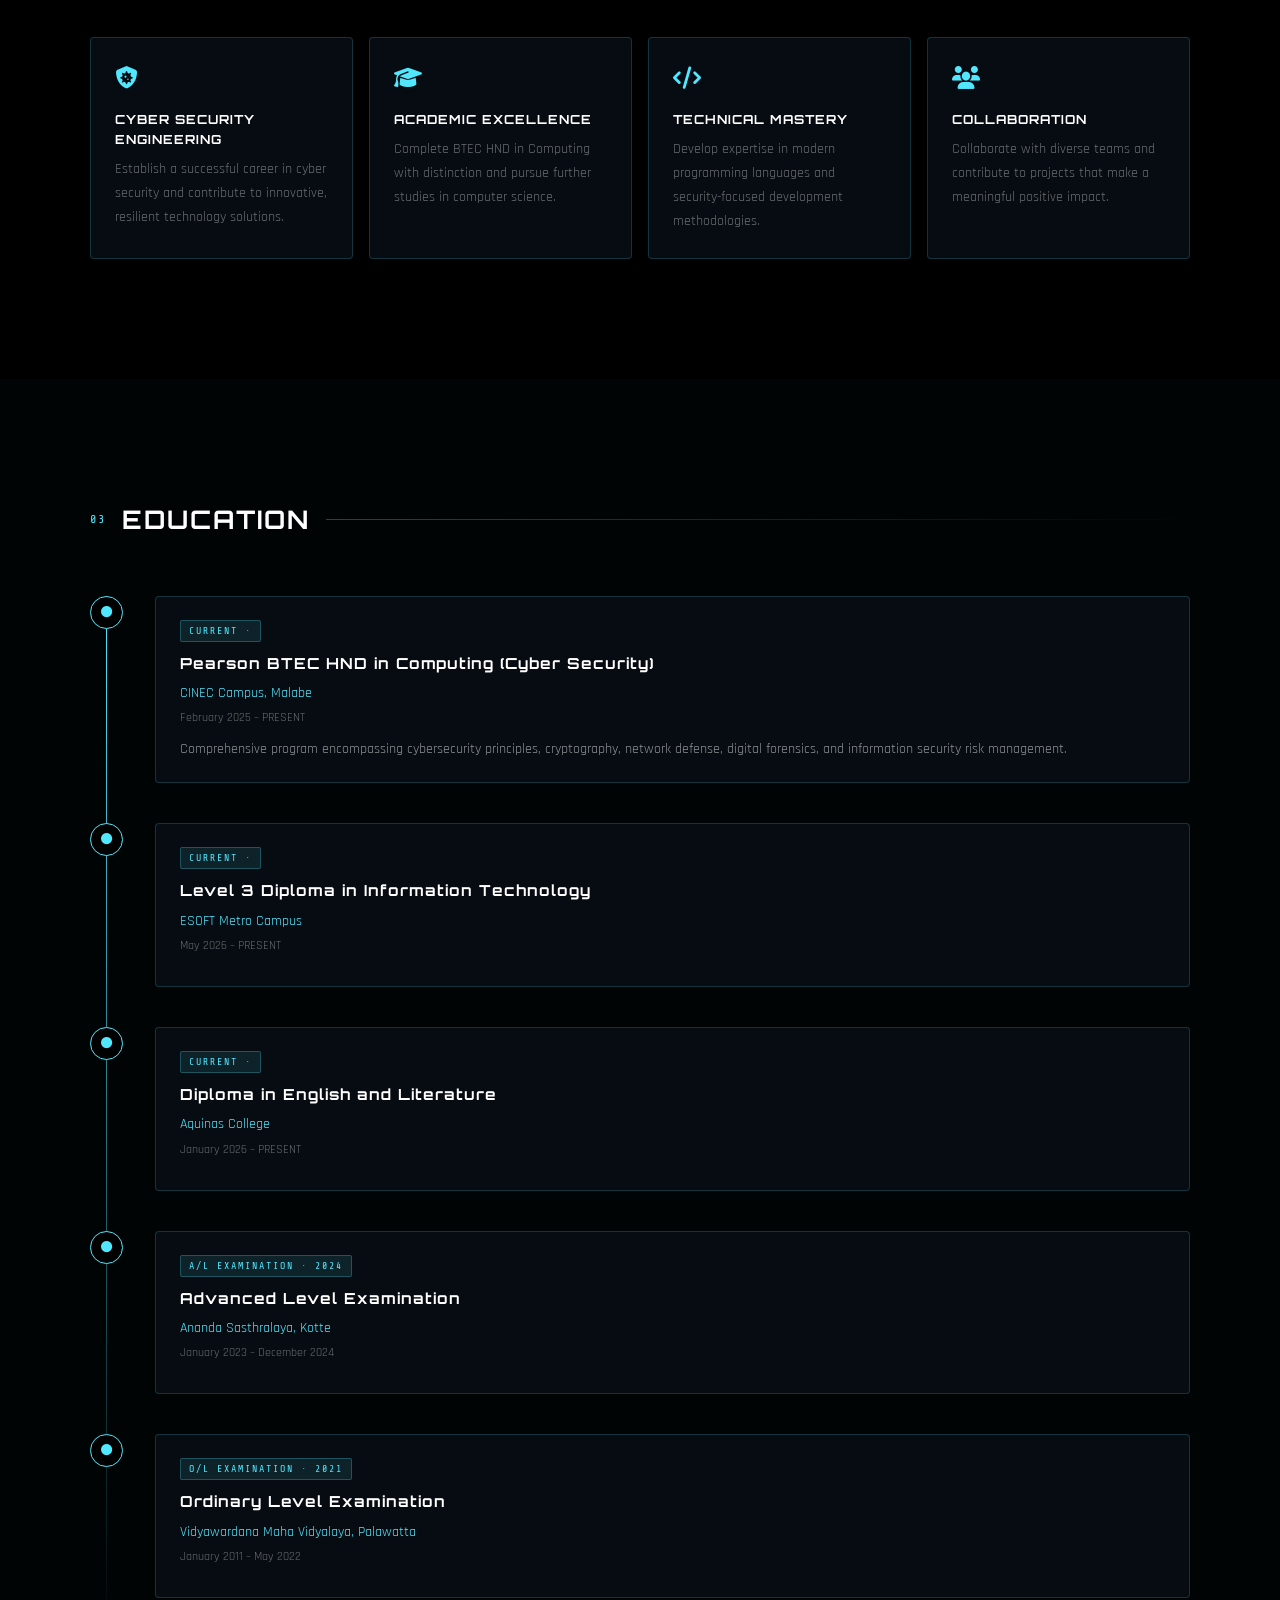
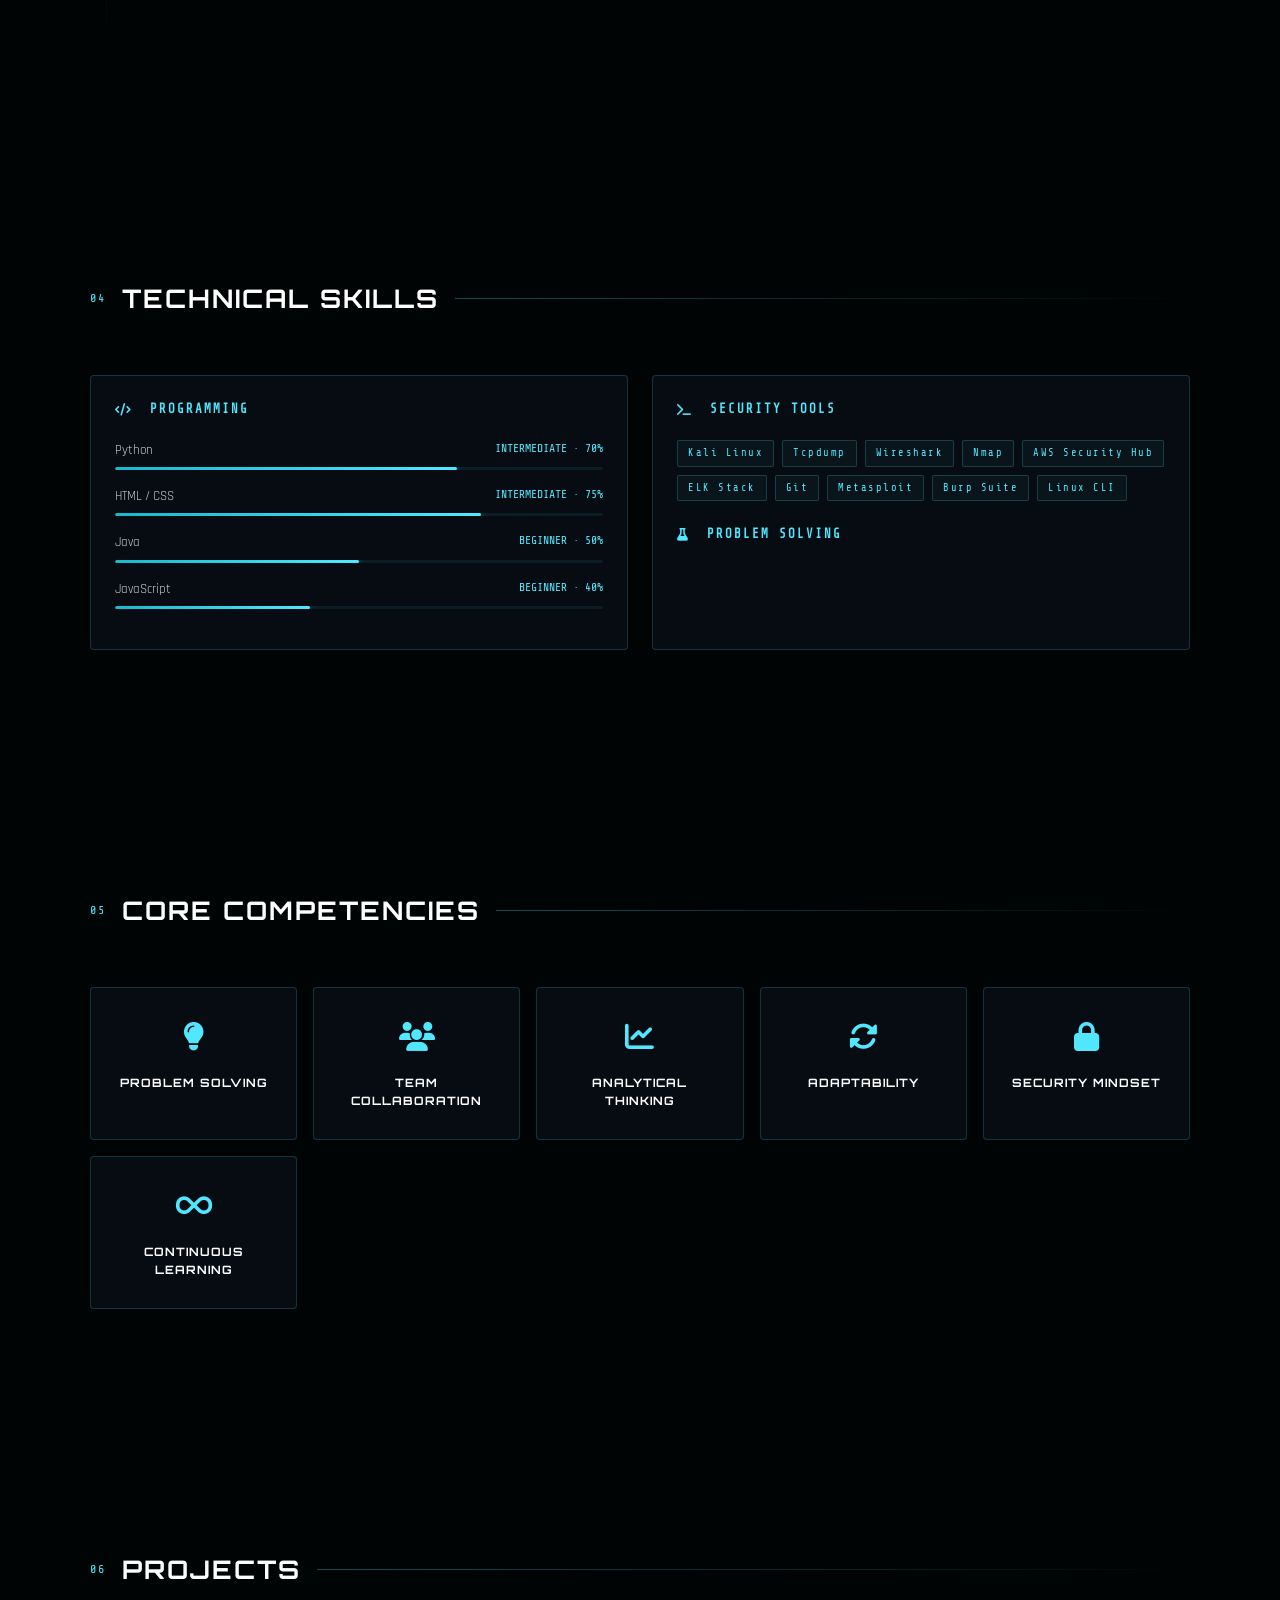
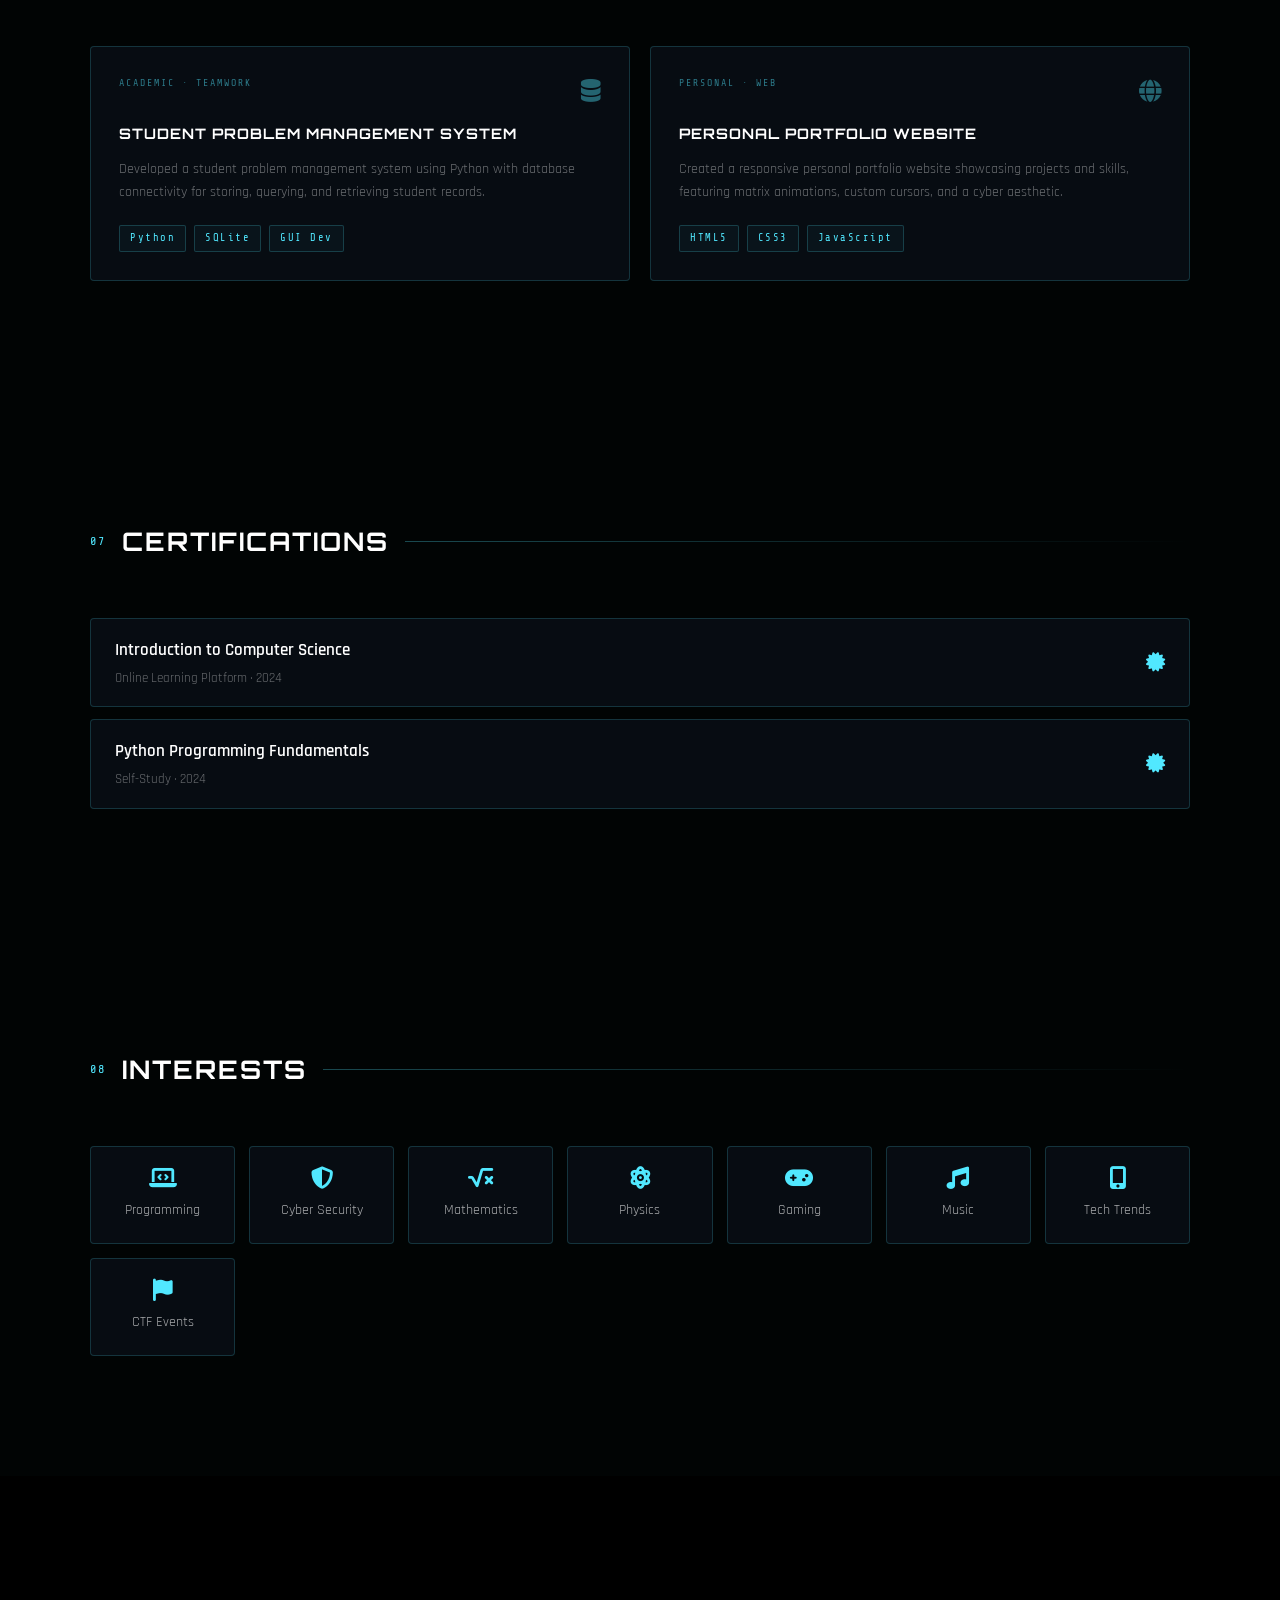
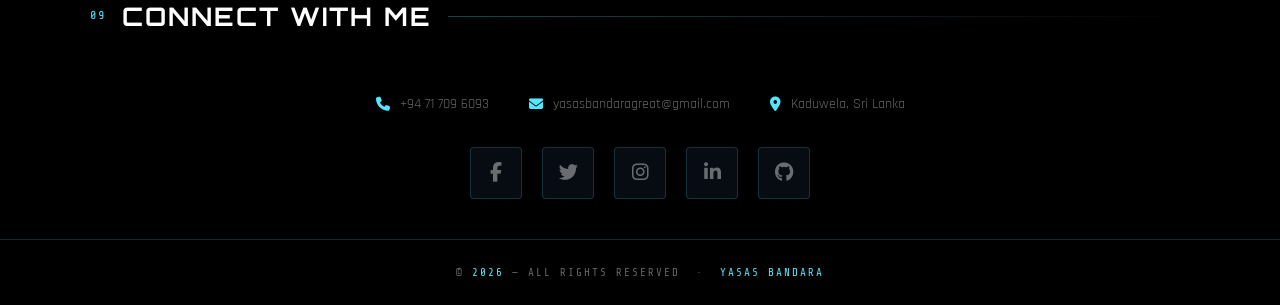
==== commit 4f975469: "Update education badges and dates in Profile.html" ====
--- a/Profile.html
+++ b/Profile.html
@@ -138,7 +138,7 @@
       <div class="edu-item reveal">
         <div class="edu-dot"><i class="fas fa-circle"></i></div>
         <div class="edu-card">
-          <div class="edu-badge">CURRENT · 2025–PRESENT</div>
+          <div class="edu-badge">CURRENT ·</div>
           <h3>Pearson BTEC HND in Computing (Cyber Security)</h3>
           <div class="edu-inst">CINEC Campus, Malabe</div>
           <div class="edu-date">February 2025 – PRESENT</div>
@@ -149,7 +149,17 @@
       <div class="edu-item reveal">
         <div class="edu-dot"><i class="fas fa-circle"></i></div>
         <div class="edu-card">
-          <div class="edu-badge">CURRENT · 2026–PRESENT</div>
+          <div class="edu-badge">CURRENT ·</div>
+          <h3>Level 3 Diploma in Information Technology</h3>
+          <div class="edu-inst">ESOFT Metro Campus</div>
+          <div class="edu-date">May 2026 – PRESENT</div>
+        </div>
+      </div>
+
+      <div class="edu-item reveal">
+        <div class="edu-dot"><i class="fas fa-circle"></i></div>
+        <div class="edu-card">
+          <div class="edu-badge">CURRENT ·</div>
           <h3>Diploma in English and Literature</h3>
           <div class="edu-inst">Aquinas College</div>
           <div class="edu-date">January 2026 – PRESENT</div>
@@ -169,7 +179,7 @@
       <div class="edu-item reveal">
         <div class="edu-dot"><i class="fas fa-circle"></i></div>
         <div class="edu-card">
-          <div class="edu-badge">O/L EXAMINATION · 2021–2022</div>
+          <div class="edu-badge">O/L EXAMINATION · 2021</div>
           <h3>Ordinary Level Examination</h3>
           <div class="edu-inst">Vidyawardana Maha Vidyalaya, Palawatta</div>
           <div class="edu-date">January 2011 – May 2022</div>
